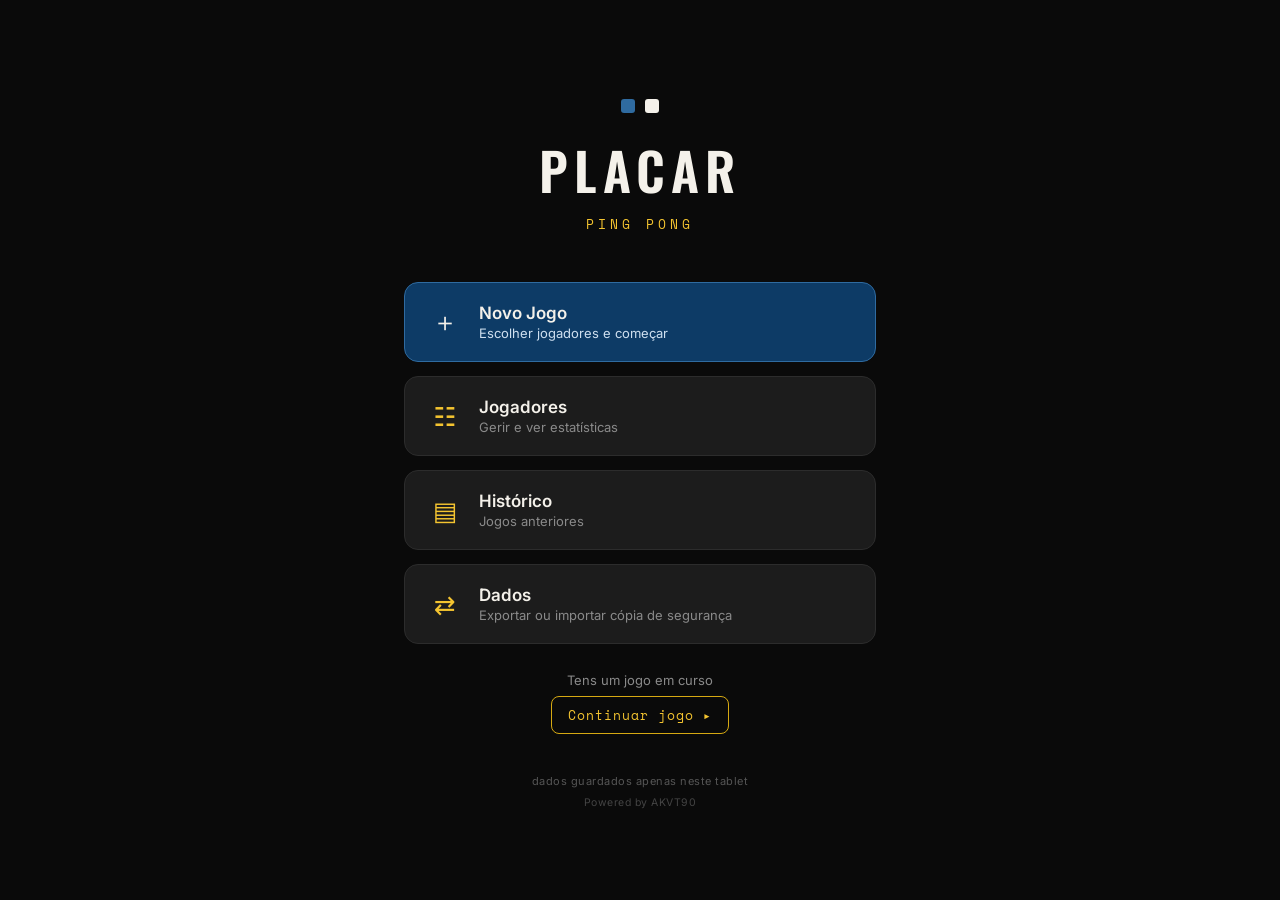
==== placar-pingpong (13)/index.html @ 493e2796 "Refine game sounds and clarify backup import" ====
<!DOCTYPE html>
<html lang="pt-PT">
<head>
<meta charset="UTF-8">
<meta name="viewport" content="width=device-width, initial-scale=1.0, maximum-scale=1.0, user-scalable=no, viewport-fit=cover">
<meta name="theme-color" content="#0a0a0a">
<meta name="mobile-web-app-capable" content="yes">
<meta name="apple-mobile-web-app-capable" content="yes">
<meta name="apple-mobile-web-app-status-bar-style" content="black-translucent">
<title>Placar — Ping Pong</title>
<link rel="manifest" href="manifest.json">
<link rel="icon" href="icons/icon-192.png">
<link rel="apple-touch-icon" href="icons/icon-192.png">
<link rel="preconnect" href="https://fonts.googleapis.com">
<link rel="preconnect" href="https://fonts.gstatic.com" crossorigin>
<link href="https://fonts.googleapis.com/css2?family=Oswald:wght@500;600;700&family=Space+Mono:wght@400;700&family=Inter:wght@400;500;600;700&display=swap" rel="stylesheet">
<link rel="stylesheet" href="style.css">
</head>
<body>

<!-- ============ ECRÃ: MENU PRINCIPAL ============ -->
<div id="screen-menu" class="screen active">
  <div class="menu-wrap">
    <div class="menu-header">
      <div class="menu-mark">
        <span class="mark-dot mark-dot--blue"></span>
        <span class="mark-dot mark-dot--white"></span>
      </div>
      <h1 class="menu-title">PLACAR</h1>
      <p class="menu-sub">Ping Pong</p>
    </div>

    <div class="menu-actions">
      <button class="menu-btn menu-btn--primary" id="btn-new-game">
        <span class="menu-btn-icon">＋</span>
        <span class="menu-btn-text">
          <strong>Novo Jogo</strong>
          <small>Escolher jogadores e começar</small>
        </span>
      </button>

      <button class="menu-btn" id="btn-players">
        <span class="menu-btn-icon">☷</span>
        <span class="menu-btn-text">
          <strong>Jogadores</strong>
          <small>Gerir e ver estatísticas</small>
        </span>
      </button>

      <button class="menu-btn" id="btn-history">
        <span class="menu-btn-icon">▤</span>
        <span class="menu-btn-text">
          <strong>Histórico</strong>
          <small>Jogos anteriores</small>
        </span>
      </button>

      <button class="menu-btn" id="btn-data">
        <span class="menu-btn-icon">⇄</span>
        <span class="menu-btn-text">
          <strong>Dados</strong>
          <small>Exportar ou importar cópia de segurança</small>
        </span>
      </button>
    </div>

    <div class="menu-resume" id="menu-resume" hidden>
      <p>Tens um jogo em curso</p>
      <button class="resume-btn" id="btn-resume">Continuar jogo ▸</button>
    </div>

    <p class="menu-footer">dados guardados apenas neste tablet</p>
    <p class="menu-credit">Powered by AKVT90</p>
  </div>
</div>

<!-- ============ ECRÃ: JOGADORES ============ -->
<div id="screen-players" class="screen">
  <header class="bar">
    <button class="bar-back" data-back="screen-menu">‹</button>
    <h2 class="bar-title">Jogadores</h2>
    <button class="bar-action" id="btn-add-player">＋ Novo</button>
  </header>
  <div class="bar-spacer"></div>
  <div class="content" id="players-list">
    <!-- preenchido via JS -->
  </div>
</div>

<!-- ============ ECRÃ: PERFIL DE JOGADOR ============ -->
<div id="screen-player-profile" class="screen">
  <header class="bar">
    <button class="bar-back" data-back="screen-players">‹</button>
    <h2 class="bar-title" id="profile-name">Jogador</h2>
    <button class="bar-action bar-action--danger" id="btn-delete-player">Eliminar</button>
  </header>
  <div class="bar-spacer"></div>
  <div class="content" id="profile-content">
    <!-- preenchido via JS -->
  </div>
</div>

<!-- ============ ECRÃ: HISTÓRICO ============ -->
<div id="screen-history" class="screen">
  <header class="bar">
    <button class="bar-back" data-back="screen-menu">‹</button>
    <h2 class="bar-title">Histórico</h2>
    <span class="bar-action bar-action--ghost"></span>
  </header>
  <div class="bar-spacer"></div>
  <div class="content" id="history-list">
    <!-- preenchido via JS -->
  </div>
</div>

<!-- ============ ECRÃ: DETALHE DE JOGO (histórico) ============ -->
<div id="screen-game-detail" class="screen">
  <header class="bar">
    <button class="bar-back" data-back="screen-history">‹</button>
    <h2 class="bar-title">Detalhe do Jogo</h2>
    <span class="bar-action bar-action--ghost"></span>
  </header>
  <div class="bar-spacer"></div>
  <div class="content" id="game-detail-content">
    <!-- preenchido via JS -->
  </div>
</div>

<!-- ============ ECRÃ: NOVO JOGO (passo 1 — jogadores) ============ -->
<div id="screen-setup" class="screen">
  <header class="bar">
    <button class="bar-back" data-back="screen-menu">‹</button>
    <h2 class="bar-title">Novo Jogo</h2>
    <span class="bar-action bar-action--ghost"></span>
  </header>
  <div class="bar-spacer"></div>
  <div class="content setup-content">

    <section class="setup-section">
      <p class="setup-label">Lado Azul</p>
      <button class="setup-player-pick setup-player-pick--blue" id="pick-blue">
        <span>Escolher jogador</span>
      </button>
    </section>

    <div class="setup-vs">VS</div>

    <section class="setup-section">
      <p class="setup-label">Lado Branco</p>
      <button class="setup-player-pick setup-player-pick--white" id="pick-white">
        <span>Escolher jogador</span>
      </button>
    </section>

    <section class="setup-section">
      <p class="setup-label">Descrição <span class="setup-label-optional">(opcional)</span></p>
      <input type="text" id="input-game-description" class="setup-description-input" placeholder="Ex: torneio de verão, sala de jogos..." maxlength="60" autocomplete="off">
    </section>

    <button class="setup-confirm" id="btn-goto-mode" disabled>Continuar ▸</button>
  </div>
</div>

<!-- ============ ECRÃ: NOVO JOGO (passo 2 — Clássico / Personalizado) ============ -->
<div id="screen-setup-mode" class="screen">
  <header class="bar">
    <button class="bar-back" id="btn-back-from-mode">‹</button>
    <h2 class="bar-title">Tipo de Jogo</h2>
    <span class="bar-action bar-action--ghost"></span>
  </header>
  <div class="bar-spacer"></div>
  <div class="content setup-content">

    <button class="mode-card mode-card--custom active" id="mode-custom" data-mode="custom">
      <span class="mode-card-title">Personalizado</span>
      <span class="mode-card-desc">11 ou 21 pontos · livre, BO3 ou BO5 · serviço alterna a cada 5 pontos somados</span>
    </button>

    <button class="mode-card mode-card--classic" id="mode-classic" data-mode="classic">
      <span class="mode-card-title">Clássico</span>
      <span class="mode-card-desc">11 pontos por set · BO3, BO5 ou BO7</span>
    </button>

    <button class="setup-confirm" id="btn-goto-options">Continuar ▸</button>
  </div>
</div>

<!-- ============ ECRÃ: NOVO JOGO (passo 3 — pontos e formato) ============ -->
<div id="screen-setup-options" class="screen">
  <header class="bar">
    <button class="bar-back" id="btn-back-from-options">‹</button>
    <h2 class="bar-title">Pontos e Formato</h2>
    <span class="bar-action bar-action--ghost"></span>
  </header>
  <div class="bar-spacer"></div>
  <div class="content setup-content">

    <section class="setup-section" id="section-points">
      <p class="setup-label">Pontos por set</p>
      <div class="setup-options" id="opt-points">
        <button class="setup-option" data-points="11">11 pontos</button>
        <button class="setup-option active" data-points="21">21 pontos</button>
      </div>
    </section>

    <section class="setup-section">
      <p class="setup-label">Formato</p>
      <div class="setup-options" id="opt-format">
        <button class="setup-option active" data-format="free">Livre</button>
        <button class="setup-option" data-format="3">Melhor de 3</button>
        <button class="setup-option" data-format="5">Melhor de 5</button>
        <button class="setup-option" data-format="7" id="opt-format-7">Melhor de 7</button>
      </div>
    </section>

    <button class="setup-confirm" id="btn-confirm-setup">Começar Jogo</button>
  </div>
</div>

<!-- ============ ECRÃ: PICKER DE JOGADOR (modal-like screen) ============ -->
<div id="screen-pick-player" class="screen">
  <header class="bar">
    <button class="bar-back" id="btn-cancel-pick">‹</button>
    <h2 class="bar-title" id="pick-player-title">Escolher Jogador</h2>
    <span class="bar-action bar-action--ghost"></span>
  </header>
  <div class="bar-spacer"></div>
  <div class="content" id="pick-player-list">
    <!-- preenchido via JS -->
  </div>
</div>

<!-- ============ ECRÃ: BOLAR (escolher quem serve) ============ -->
<div id="screen-bolar" class="screen screen-bolar">
  <div class="bolar-board">
    <button class="bolar-half bolar-half--blue" id="bolar-blue" data-side="blue">
      <span class="bolar-name" id="bolar-name-blue">Azul</span>
      <span class="bolar-hint">serve primeiro</span>
    </button>
    <button class="bolar-half bolar-half--white" id="bolar-white" data-side="white">
      <span class="bolar-name" id="bolar-name-white">Branco</span>
      <span class="bolar-hint">serve primeiro</span>
    </button>
    <div class="bolar-center">
      <span class="bolar-title">BOLAR</span>
      <span class="bolar-set-label" id="bolar-set-label">Set 1 · quem serve primeiro?</span>
    </div>
  </div>
</div>

<!-- ============ ECRÃ: JOGO (PLACAR) ============ -->
<div id="screen-game" class="screen screen-game">
  <div class="board" id="board">

    <button class="half half--blue" id="half-blue" data-side="blue">
      <span class="half-score" id="score-blue">0</span>
    </button>

    <button class="half half--white" id="half-white" data-side="white">
      <span class="half-score" id="score-white">0</span>
    </button>

    <div class="sets-badge sets-badge--blue" id="sets-blue">
      <span class="sets-num">0</span>
      <span class="serve-ball serve-ball--blue" id="serve-ball-blue" hidden></span>
    </div>

    <div class="sets-badge sets-badge--white" id="sets-white">
      <span class="sets-num">0</span>
      <span class="serve-ball serve-ball--white" id="serve-ball-white" hidden></span>
    </div>

    <div class="topbar">
      <div class="topbar-name topbar-name--blue"><span id="name-blue">Azul</span><span class="topbar-elo" id="elo-blue"></span></div>
      <div class="timer" id="timer">00:00</div>
      <div class="topbar-name topbar-name--white"><span id="name-white">Branco</span><span class="topbar-elo" id="elo-white"></span></div>
    </div>

    <div class="status-banner" id="status-banner" hidden>
      <span id="status-banner-text">DEUCE</span>
    </div>

    <div class="bottombar">
      <button class="btn-undo" id="btn-undo" title="Anular último ponto">↺</button>
      <button class="btn-end-game" id="btn-end-game">Terminar Jogo</button>
      <button class="btn-pause" id="btn-pause" title="Pausar cronómetro">❙❙</button>
    </div>

  </div>
</div>

<!-- ============ OVERLAY: FIM DE SET ============ -->
<div id="overlay-set-end" class="overlay" hidden>
  <div class="overlay-card">
    <p class="overlay-eyebrow" id="set-end-eyebrow">FIM DO SET</p>
    <h3 class="overlay-title" id="set-end-winner">Jogador venceu o set</h3>
    <p class="overlay-detail" id="set-end-detail">11 — 6</p>
    <div class="overlay-sets-recap" id="set-end-recap"></div>
    <div class="overlay-actions">
      <button class="overlay-btn overlay-btn--ghost" id="btn-finish-from-set">Terminar Jogo</button>
      <button class="overlay-btn overlay-btn--primary" id="btn-next-set">Próximo Set ▸</button>
    </div>
    <button class="overlay-undo-link" id="btn-undo-set-end">Foi engano — anular o último ponto</button>
  </div>
</div>

<!-- ============ OVERLAY: CONFIRMAR FIM DE JOGO ============ -->
<div id="overlay-confirm-end" class="overlay" hidden>
  <div class="overlay-card">
    <p class="overlay-eyebrow">TERMINAR JOGO</p>
    <h3 class="overlay-title">Confirmar fim de jogo?</h3>
    <p class="overlay-detail" id="confirm-end-detail">O resultado atual vai ser guardado no histórico.</p>
    <div class="overlay-actions">
      <button class="overlay-btn overlay-btn--ghost" id="btn-cancel-end">Cancelar</button>
      <button class="overlay-btn overlay-btn--danger" id="btn-confirm-end">Terminar</button>
    </div>
  </div>
</div>

<!-- ============ OVERLAY: FIM DE JOGO (resumo final) ============ -->
<div id="overlay-game-end" class="overlay" hidden>
  <div class="overlay-card overlay-card--big">
    <p class="overlay-eyebrow">JOGO TERMINADO</p>
    <h3 class="overlay-title" id="game-end-winner">Jogador venceu o jogo</h3>
    <div class="overlay-sets-recap" id="game-end-recap"></div>
    <div class="overlay-actions">
      <button class="overlay-btn overlay-btn--primary" id="btn-game-end-ok">Voltar ao Menu</button>
    </div>
  </div>
</div>

<!-- ============ OVERLAY: NOVO JOGADOR ============ -->
<div id="overlay-new-player" class="overlay" hidden>
  <div class="overlay-card">
    <p class="overlay-eyebrow">NOVO JOGADOR</p>
    <h3 class="overlay-title">Nome do jogador</h3>
    <input type="text" id="input-player-name" class="overlay-input" placeholder="Ex: Miguel" maxlength="20" autocomplete="off">
    <p class="color-picker-label">Cor no placar</p>
    <div class="color-picker" id="color-picker-new">
      <button class="color-swatch color-swatch--blue-white active"   data-color="blue-white"   title="Azul / Branco"></button>
      <button class="color-swatch color-swatch--green-white"         data-color="green-white"  title="Verde / Branco"></button>
      <button class="color-swatch color-swatch--red-white"           data-color="red-white"    title="Vermelho / Branco"></button>
      <button class="color-swatch color-swatch--pink-white"          data-color="pink-white"   title="Rosa / Branco"></button>
      <button class="color-swatch color-swatch--purple-white"        data-color="purple-white" title="Roxo / Branco"></button>
      <button class="color-swatch color-swatch--gold-white"          data-color="gold-white"   title="Dourado / Branco"></button>
      <button class="color-swatch color-swatch--white-black"         data-color="white-black"  title="Branco / Preto"></button>
      <button class="color-swatch color-swatch--orange-white"        data-color="orange-white" title="Laranja / Branco"></button>
    </div>
    <div class="overlay-actions">
      <button class="overlay-btn overlay-btn--ghost" id="btn-cancel-new-player">Cancelar</button>
      <button class="overlay-btn overlay-btn--primary" id="btn-save-new-player">Guardar</button>
    </div>
  </div>
</div>

<!-- ============ ECRÃ: DADOS (exportar / importar) ============ -->
<div id="screen-data" class="screen">
  <header class="bar">
    <button class="bar-back" data-back="screen-menu">‹</button>
    <h2 class="bar-title">Dados</h2>
    <span class="bar-action bar-action--ghost"></span>
  </header>
  <div class="bar-spacer"></div>
  <div class="content">

    <div class="data-summary" id="data-summary">
      <!-- preenchido via JS -->
    </div>

    <p class="section-label">Cópia de segurança</p>
    <p class="data-explain">
      Guarda jogadores e histórico num ficheiro que podes manter na nuvem (Drive, email, etc.)
      e usar para recuperar tudo neste tablet ou noutro.
    </p>
    <button class="data-action data-action--primary" id="btn-export">
      <span class="data-action-icon">⇩</span>
      <span class="data-action-text">
        <strong>Exportar cópia de segurança</strong>
        <small>Gera um ficheiro .json com tudo</small>
      </span>
    </button>

    <button class="data-action" id="btn-import">
      <span class="data-action-icon">⇧</span>
      <span class="data-action-text">
        <strong>Importar cópia de segurança</strong>
        <small>Adicionar ou fundir dados de uma cópia de segurança</small>
      </span>
    </button>
    <input type="file" id="input-import-file" accept="application/json,.json" hidden>

    <p class="section-label">Apagar tudo</p>
    <button class="data-action data-action--danger" id="btn-wipe">
      <span class="data-action-icon">⨯</span>
      <span class="data-action-text">
        <strong>Apagar todos os dados</strong>
        <small>Remove jogadores e histórico deste tablet</small>
      </span>
    </button>

  </div>
</div>

<!-- ============ OVERLAY: CONFIRMAR IMPORTAÇÃO ============ -->
<div id="overlay-confirm-import" class="overlay" hidden>
  <div class="overlay-card">
    <p class="overlay-eyebrow">IMPORTAR DADOS</p>
    <h3 class="overlay-title">O que queres fazer?</h3>
    <p class="overlay-detail" id="confirm-import-detail">Isto vai substituir os jogadores e o histórico já guardados neste tablet.</p>
    <div class="overlay-actions overlay-actions--col">
      <button class="overlay-btn overlay-btn--primary" id="btn-merge-import">Adicionar ao que já tenho</button>
      <button class="overlay-btn overlay-btn--danger" id="btn-confirm-import">Substituir tudo</button>
      <button class="overlay-btn overlay-btn--ghost" id="btn-cancel-import">Cancelar</button>
    </div>
  </div>
</div>

<!-- ============ OVERLAY: CONFIRMAR APAGAR TUDO ============ -->
<div id="overlay-confirm-wipe" class="overlay" hidden>
  <div class="overlay-card">
    <p class="overlay-eyebrow">APAGAR TUDO</p>
    <h3 class="overlay-title">Apagar todos os dados?</h3>
    <p class="overlay-detail">Esta ação não pode ser desfeita. Considera exportar uma cópia de segurança primeiro.</p>
    <div class="overlay-actions">
      <button class="overlay-btn overlay-btn--ghost" id="btn-cancel-wipe">Cancelar</button>
      <button class="overlay-btn overlay-btn--danger" id="btn-confirm-wipe">Apagar tudo</button>
    </div>
  </div>
</div>

<!-- ============ TOAST genérico (feedback rápido) ============ -->
<div id="toast" class="toast" hidden></div>

<!-- ============ TOAST ROTAÇÃO ============ -->
<div id="rotate-hint" class="rotate-hint" hidden>
  <div class="rotate-icon">⟳</div>
  <p>Roda o tablet para a horizontal</p>
</div>

<script src="app.js"></script>
</body>
</html>
---- placar-pingpong (13)/style.css ----
/* ============================================================
   PLACAR — Ping Pong scoreboard
   Design tokens
   ============================================================ */
:root{
  --blue:        #0d3b66;
  --blue-deep:   #082743;
  --blue-light:  #2f6ba0;
  --white:       #f4f1ea;
  --white-dim:   #ddd8cc;
  --yellow:      #f4c430;
  --yellow-deep: #d6a912;
  --ink:         #1a1a1a;
  --bg:          #0a0a0a;
  --bg-soft:     #141414;
  --panel:       #1c1c1c;
  --panel-line:  #2c2c2c;
  --danger:      #c1432f;
  --danger-deep: #9a3322;
  --text-dim:    #8a8a8a;
  --text-mid:    #b8b8b8;

  --font-display: 'Oswald', 'Arial Narrow', sans-serif;
  --font-score:   'Space Mono', 'Courier New', monospace;
  --font-body:    'Inter', -apple-system, system-ui, sans-serif;

  --safe-top: env(safe-area-inset-top, 0px);
  --safe-bottom: env(safe-area-inset-bottom, 0px);
  --safe-left: env(safe-area-inset-left, 0px);
  --safe-right: env(safe-area-inset-right, 0px);
}

*{ margin:0; padding:0; box-sizing:border-box; -webkit-tap-highlight-color:transparent; }
html, body{
  width:100%; height:100%;
  overflow:hidden;
  background:var(--bg);
  font-family:var(--font-body);
  color:var(--white);
  user-select:none;
  -webkit-user-select:none;
}
button{ font-family:inherit; border:none; background:none; color:inherit; cursor:pointer; }
input{ font-family:inherit; }

/* ============== SCREEN MANAGEMENT ============== */
.screen{
  position:fixed; inset:0;
  display:none;
  flex-direction:column;
  background:var(--bg);
  overflow-y:auto;
  -webkit-overflow-scrolling:touch;
}
.screen.active{ display:flex; }

/* ============== MENU ============== */
#screen-menu .menu-wrap{
  flex:1;
  display:flex;
  flex-direction:column;
  align-items:center;
  justify-content:center;
  padding:32px 24px calc(24px + var(--safe-bottom));
  max-width:520px;
  margin:0 auto;
  width:100%;
}
.menu-header{ text-align:center; margin-bottom:48px; }
.menu-mark{
  display:flex; justify-content:center; gap:10px; margin-bottom:18px;
}
.mark-dot{ width:14px; height:14px; border-radius:3px; }
.mark-dot--blue{ background:var(--blue-light); }
.mark-dot--white{ background:var(--white); }
.menu-title{
  font-family:var(--font-display);
  font-size:52px;
  font-weight:600;
  letter-spacing:6px;
  color:var(--white);
}
.menu-sub{
  font-family:var(--font-score);
  font-size:13px;
  letter-spacing:4px;
  text-transform:uppercase;
  color:var(--yellow);
  margin-top:6px;
}
.menu-actions{
  display:flex; flex-direction:column; gap:14px;
  width:100%;
}
.menu-btn{
  display:flex; align-items:center; gap:16px;
  width:100%;
  padding:20px 22px;
  background:var(--panel);
  border:1px solid var(--panel-line);
  border-radius:14px;
  text-align:left;
  transition:transform .12s ease, background .12s ease;
}
.menu-btn:active{ transform:scale(0.97); background:#222; }
.menu-btn--primary{
  background:var(--blue);
  border-color:var(--blue-light);
}
.menu-btn--primary:active{ background:var(--blue-deep); }
.menu-btn-icon{
  font-size:26px;
  width:36px; text-align:center;
  flex-shrink:0;
  color:var(--yellow);
}
.menu-btn--primary .menu-btn-icon{ color:var(--white); }
.menu-btn-text{ display:flex; flex-direction:column; gap:2px; }
.menu-btn-text strong{ font-size:17px; font-weight:600; }
.menu-btn-text small{ font-size:13px; color:var(--text-dim); }
.menu-btn--primary .menu-btn-text small{ color:#cfe0f0; }

.menu-resume{
  margin-top:28px;
  display:flex; flex-direction:column; align-items:center; gap:8px;
}
.menu-resume p{ font-size:13px; color:var(--text-dim); }
.resume-btn{
  font-family:var(--font-score);
  font-size:13px;
  letter-spacing:1px;
  color:var(--yellow);
  padding:8px 16px;
  border:1px solid var(--yellow-deep);
  border-radius:8px;
}
.menu-footer{
  margin-top:40px;
  font-size:11px;
  color:#555;
  letter-spacing:0.5px;
}
.menu-credit{
  margin-top:8px;
  font-size:10.5px;
  color:#444;
  letter-spacing:0.5px;
}

/* ============== TOP BAR (sub-screens) ============== */
.bar{
  position:fixed; top:0; left:0; right:0;
  display:flex; align-items:center; justify-content:space-between;
  padding:calc(14px + var(--safe-top)) 16px 14px;
  background:var(--bg);
  border-bottom:1px solid var(--panel-line);
  z-index:10;
}
.bar-spacer{ height:calc(58px + var(--safe-top)); flex-shrink:0; }
.bar-back{
  font-size:28px;
  width:40px; height:40px;
  display:flex; align-items:center; justify-content:center;
  color:var(--white);
}
.bar-title{
  font-family:var(--font-display);
  font-size:19px;
  font-weight:600;
  letter-spacing:1px;
  text-transform:uppercase;
}
.bar-action{
  font-size:14px; font-weight:600;
  color:var(--yellow);
  padding:8px 10px;
  min-width:40px; text-align:right;
}
.bar-action--danger{ color:var(--danger); }
.bar-action--ghost{ visibility:hidden; }

.content{
  flex:1;
  padding:18px 16px calc(24px + var(--safe-bottom));
  max-width:680px;
  margin:0 auto;
  width:100%;
}

/* ============== PLAYERS LIST ============== */
.empty-state{
  text-align:center;
  padding:60px 20px;
  color:var(--text-dim);
}
.empty-state-icon{ font-size:40px; margin-bottom:14px; opacity:.5; }
.empty-state p{ font-size:14px; line-height:1.6; }

.player-card{
  display:flex; align-items:center; gap:14px;
  padding:16px 16px;
  background:var(--panel);
  border:1px solid var(--panel-line);
  border-radius:12px;
  margin-bottom:10px;
  transition:transform .1s ease;
}
.player-card:active{ transform:scale(0.98); }
.player-avatar{
  width:44px; height:44px;
  border-radius:50%;
  background:var(--blue);
  display:flex; align-items:center; justify-content:center;
  font-family:var(--font-display);
  font-weight:600; font-size:17px;
  flex-shrink:0;
  color:var(--white);
}
.player-info{ flex:1; min-width:0; }
.player-info strong{ font-size:16px; display:block; }
.player-info span{ font-size:12.5px; color:var(--text-dim); }
.players-grid{
  display:grid;
  grid-template-columns:1fr 1fr;
  gap:10px;
}
.player-card--grid{
  flex-direction:column;
  align-items:center;
  text-align:center;
  padding:16px 10px;
  gap:8px;
}
.player-card--grid .player-info strong{ font-size:14px; }
.player-card--grid .player-info span{ font-size:11px; }
.player-elo--small{
  font-family:var(--font-score);
  font-size:10.5px;
  color:var(--text-dim);
}



/* ============== PROFILE STATS ============== */
.profile-stats-grid{
  display:grid; grid-template-columns:1fr 1fr;
  gap:10px;
  margin-bottom:22px;
}
.stat-box{
  background:var(--panel);
  border:1px solid var(--panel-line);
  border-radius:12px;
  padding:16px;
}
.stat-box strong{
  display:block;
  font-family:var(--font-score);
  font-size:28px;
  font-weight:700;
}
.stat-box span{ font-size:12px; color:var(--text-dim); }
.stat-box--accent strong{ color:var(--yellow); }
.stat-box--elo{ border-color:var(--blue-light); }
.stat-box--elo strong{ color:var(--blue-light); }

.section-label{
  font-family:var(--font-score);
  font-size:11.5px;
  letter-spacing:2px;
  text-transform:uppercase;
  color:var(--text-dim);
  margin:22px 0 10px;
}
.history-row{
  display:flex; align-items:center; gap:12px;
  padding:14px 14px;
  background:var(--panel);
  border:1px solid var(--panel-line);
  border-radius:12px;
  margin-bottom:8px;
}
.history-row-result{
  width:8px; height:8px; border-radius:50%; flex-shrink:0;
}
.history-row-result--win{ background:#5fb872; }
.history-row-result--loss{ background:var(--danger); }
.history-row-result--draw{ background:var(--yellow); }
.history-row-main{ flex:1; min-width:0; }
.history-row-main strong{ font-size:14.5px; }
.history-row-main small{ display:block; font-size:12px; color:var(--text-dim); margin-top:2px; }
.history-row-score{
  font-family:var(--font-score);
  font-size:15px;
  font-weight:700;
}
.capote-tag{
  display:inline-block;
  font-family:var(--font-score);
  font-size:10px;
  letter-spacing:0.5px;
  text-transform:uppercase;
  color:var(--ink);
  background:var(--yellow);
  padding:2px 6px;
  border-radius:4px;
  margin-left:6px;
}
.capote-tag--card{
  margin-left:0;
  margin-top:10px;
}

/* ============== HISTORY LIST ============== */
.history-card{
  background:var(--panel);
  border:1px solid var(--panel-line);
  border-radius:14px;
  padding:16px 16px;
  margin-bottom:10px;
}
.history-card-top{
  display:flex; justify-content:space-between; align-items:baseline;
  margin-bottom:10px;
}
.history-card-date{ font-size:12px; color:var(--text-dim); }
.history-card-format{ font-size:11px; color:var(--text-dim); font-family:var(--font-score); letter-spacing:1px; }
.history-card-matchup{
  display:flex; align-items:center; justify-content:space-between;
  gap:12px;
}
.history-side{ flex:1; display:flex; flex-direction:column; gap:4px; }
.history-side--right{ align-items:flex-end; text-align:right; }
.history-side-name{ font-size:15px; font-weight:600; }
.history-side-name.is-winner::after{ content:" ★"; color:var(--yellow); font-size:12px; }
.history-side-sets{
  font-family:var(--font-score);
  font-size:24px; font-weight:700;
}
.history-side--blue .history-side-sets{ color:var(--blue-light); }
.history-side--white .history-side-sets{ color:var(--white); }
.history-card-sep{ font-size:12px; color:var(--text-dim); font-family:var(--font-score); }
.history-card-desc{
  margin-top:10px;
  padding-top:10px;
  border-top:1px solid var(--panel-line);
  font-size:12.5px;
  color:var(--text-mid);
  font-style:italic;
}

/* ============== GAME DETAIL ============== */
.detail-header{ text-align:center; margin-bottom:24px; }
.detail-matchup{
  display:flex; align-items:center; justify-content:center; gap:18px;
  margin-bottom:8px;
}
.detail-name{ font-family:var(--font-display); font-size:20px; font-weight:600; }
.detail-score{ font-family:var(--font-score); font-size:36px; font-weight:700; }
.detail-vs{ color:var(--text-dim); font-size:13px; }
.detail-sub{ font-size:12.5px; color:var(--text-dim); }
.detail-description{
  margin-top:8px;
  font-size:13px;
  color:var(--text-mid);
  font-style:italic;
}
.set-row{
  display:flex; align-items:center; gap:14px;
  padding:12px 14px;
  background:var(--panel);
  border:1px solid var(--panel-line);
  border-radius:10px;
  margin-bottom:8px;
}
.set-row--expanded{ display:block; }
.set-row-top{ display:flex; align-items:center; gap:14px; }
.set-row-num{
  font-family:var(--font-score); font-size:12px; color:var(--text-dim);
  width:46px; flex-shrink:0;
}
.set-row-score{ flex:1; font-family:var(--font-score); font-size:18px; font-weight:700; text-align:center; }
.set-row-winner{ width:60px; text-align:right; font-size:12px; color:var(--text-dim); flex-shrink:0; }

/* ============== MOMENTUM CHART ============== */
.momentum-wrap{
  margin-top:14px;
  padding-top:14px;
  border-top:1px solid var(--panel-line);
}
.momentum-summary{
  font-size:12.5px;
  color:var(--text-mid);
  margin-bottom:10px;
  text-align:center;
}
.momentum-point-legend{
  display:flex; align-items:center; gap:8px;
  margin-bottom:10px;
}
.momentum-legend-dot{
  width:12px; height:12px;
  border-radius:3px;
  flex-shrink:0;
}
.momentum-legend-name{
  font-size:12px;
  color:var(--text-mid);
  margin-right:10px;
}
.momentum-svg{ width:100%; display:block; overflow:visible; }
.momentum-tick{
  font-family:var(--font-score);
  font-size:9px;
  fill:var(--text-dim);
  text-anchor:middle;
}
.momentum-total{
  text-align:center;
  font-size:11px;
  color:var(--text-dim);
  margin-top:6px;
}

/* ============== LEADERBOARD ============== */
.leaderboard{ margin-bottom:8px; }
.leaderboard-table{
  background:var(--panel);
  border:1px solid var(--panel-line);
  border-radius:12px;
  overflow:hidden;
}
.leaderboard-row{
  display:grid;
  grid-template-columns: 24px 1fr 26px 26px 26px 36px 44px 52px;
  align-items:center;
  gap:3px;
  padding:10px 10px;
  border-bottom:1px solid var(--panel-line);
}
.leaderboard-row:last-child{ border-bottom:none; }
.leaderboard-row--head{
  background:var(--bg-soft);
  font-family:var(--font-score);
  font-size:10.5px;
  letter-spacing:1px;
  color:var(--text-dim);
  text-transform:uppercase;
}
.lb-rank{
  font-family:var(--font-score);
  font-size:13px;
  font-weight:700;
  color:var(--yellow);
  text-align:center;
}
.leaderboard-row--head .lb-rank{ color:var(--text-dim); }
.lb-name{ font-size:14px; font-weight:600; overflow:hidden; text-overflow:ellipsis; white-space:nowrap; }
.lb-cell{
  font-family:var(--font-score);
  font-size:13px;
  text-align:center;
  color:var(--text-mid);
}
.lb-cell--accent{ color:var(--yellow); font-weight:700; }
.lb-cell--elo{ color:var(--text-dim); font-size:11.5px; }


.setup-content{ display:flex; flex-direction:column; gap:6px; }
.setup-section{ margin-bottom:14px; }
.setup-label{
  font-family:var(--font-score);
  font-size:11.5px; letter-spacing:2px; text-transform:uppercase;
  color:var(--text-dim);
  margin-bottom:10px;
}
.setup-label-optional{
  text-transform:none;
  letter-spacing:0;
  color:#555;
}
.setup-description-input{
  width:100%;
  padding:14px 16px;
  border-radius:10px;
  background:var(--panel);
  border:1px solid var(--panel-line);
  color:var(--white);
  font-size:15px;
}
.setup-description-input:focus{ outline:none; border-color:var(--yellow); }
.setup-description-input::placeholder{ color:#5a5a5a; }
.setup-player-pick{
  width:100%;
  padding:20px;
  border-radius:12px;
  font-size:16px; font-weight:600;
  border:2px dashed var(--panel-line);
  color:var(--text-dim);
  text-align:center;
}
.setup-player-pick.is-filled{
  border-style:solid;
  color:var(--white);
}
.setup-player-pick--blue.is-filled{ background:var(--blue); border-color:var(--blue-light); }
.setup-player-pick--white.is-filled{ background:var(--white); border-color:var(--white-dim); color:var(--ink); }
.setup-vs{
  text-align:center;
  font-family:var(--font-score);
  color:var(--text-dim);
  font-size:13px;
  letter-spacing:2px;
  margin:2px 0 16px;
}
.setup-options{ display:flex; gap:8px; }
.setup-option{
  flex:1;
  padding:14px 8px;
  border-radius:10px;
  background:var(--panel);
  border:1px solid var(--panel-line);
  font-size:14px; font-weight:600;
  color:var(--text-mid);
}
.setup-option.active{
  background:var(--yellow);
  color:var(--ink);
  border-color:var(--yellow-deep);
}
.setup-confirm{
  margin-top:18px;
  width:100%;
  padding:18px;
  border-radius:12px;
  background:var(--yellow);
  color:var(--ink);
  font-family:var(--font-display);
  font-size:17px; font-weight:600;
  letter-spacing:1px;
  text-transform:uppercase;
}
.setup-confirm:disabled{ background:var(--panel); color:var(--text-dim); }
.setup-confirm:not(:disabled):active{ background:var(--yellow-deep); }

/* ============== MODE CARD (Clássico / Personalizado) ============== */
.mode-card{
  display:flex; flex-direction:column; gap:6px;
  width:100%;
  text-align:left;
  padding:20px 20px;
  border-radius:14px;
  background:var(--panel);
  border:2px solid var(--panel-line);
  margin-bottom:14px;
}
.mode-card-title{
  font-family:var(--font-display);
  font-size:19px; font-weight:600;
  letter-spacing:0.5px;
}
.mode-card-desc{
  font-size:13px;
  color:var(--text-dim);
  line-height:1.4;
}
.mode-card.active{
  border-color:var(--yellow);
  background:#22210f;
}
.mode-card.active .mode-card-title{ color:var(--yellow); }
.mode-card:active{ transform:scale(0.98); }

.pick-player-card{
  display:flex; align-items:center; gap:14px;
  padding:16px;
  background:var(--panel);
  border:1px solid var(--panel-line);
  border-radius:12px;
  margin-bottom:8px;
}
.pick-player-card:active{ background:#242424; }
.pick-player-card.disabled{ opacity:.35; }

/* ============================================================
   GAME SCREEN — the scoreboard itself
   ============================================================ */
.screen-game{ background:var(--ink); }
.board{
  position:fixed; inset:0;
  display:flex;
}
.half{
  flex:1;
  display:flex;
  align-items:center;
  justify-content:center;
  position:relative;
  height:100%;
}
.half--blue{ background:var(--side-blue-bg, var(--blue)); }
.half--white{ background:var(--side-white-bg, var(--white)); }
.half-score{
  font-family:var(--font-score);
  font-weight:700;
  font-size:min(38vw, 320px);
  line-height:1;
  font-variant-numeric:tabular-nums;
  letter-spacing:-4px;
}
.half--blue .half-score{ color:var(--side-blue-fg, var(--white)); }
.half--white .half-score{ color:var(--side-white-fg, var(--blue)); }

/* sets badge — corner scoreboard tile */
.sets-badge{
  position:absolute;
  width:84px; height:84px;
  background:var(--yellow);
  border:4px solid var(--yellow-deep);
  border-radius:10px;
  display:flex; align-items:center; justify-content:center;
  box-shadow: inset 0 0 0 2px rgba(0,0,0,0.08), 0 4px 10px rgba(0,0,0,0.35);
  z-index:5;
}
.sets-num{
  font-family:var(--font-score);
  font-weight:700;
  font-size:40px;
  color:var(--ink);
  font-variant-numeric:tabular-nums;
}
.sets-badge--blue{ top:calc(16px + var(--safe-top)); left:calc(16px + var(--safe-left)); }
.sets-badge--white{ top:calc(16px + var(--safe-top)); right:calc(16px + var(--safe-right)); }

/* bolinha de serviço — pisca do lado de quem está a servir */
.serve-ball{
  position:absolute;
  width:18px; height:18px;
  border-radius:50%;
  background:#ffffff;
  box-shadow: 0 0 0 2px rgba(0,0,0,0.15), 0 2px 6px rgba(0,0,0,0.4);
  transition:opacity .15s ease;
}
.serve-ball[hidden]{ display:none; }
.serve-ball.is-dim{ opacity:0.25; }
.serve-ball--blue{ bottom:-8px; right:-8px; }
.serve-ball--white{ bottom:-8px; left:-8px; }

/* top bar: names + timer */
.topbar{
  position:absolute;
  top:calc(16px + var(--safe-top));
  left:0; right:0;
  display:flex; align-items:center; justify-content:center;
  gap:18px;
  z-index:6;
  pointer-events:none;
}
.topbar-name{
  font-family:var(--font-display);
  font-size:15px; font-weight:600;
  letter-spacing:1px;
  text-transform:uppercase;
  background:rgba(0,0,0,0.28);
  padding:6px 14px;
  border-radius:20px;
  max-width:30vw;
  overflow:hidden;
  text-overflow:ellipsis;
  white-space:nowrap;
}
.topbar-name--blue{ color:var(--white); }
.topbar-name--white{ color:var(--ink); background:rgba(255,255,255,0.55); }
.topbar-elo{
  font-family:var(--font-score);
  font-weight:400;
  font-size:11px;
  letter-spacing:0;
  text-transform:none;
  opacity:0.7;
}
.timer{
  font-family:var(--font-score);
  font-size:15px; font-weight:700;
  letter-spacing:1px;
  color:var(--ink);
  background:var(--yellow);
  padding:6px 14px;
  border-radius:20px;
  font-variant-numeric:tabular-nums;
  pointer-events:auto;
}
.timer.is-paused{ background:var(--text-dim); animation:blink 1s infinite; }
@keyframes blink{ 50%{ opacity:.4; } }

/* bottom bar: end game button + undo + pause */
/* ============== STATUS BANNER (deuce / match point) ============== */
.status-banner[hidden]{ display:none; }
.status-banner{
  position:absolute;
  top:50%; left:50%;
  z-index:8;
  pointer-events:none;
  transform:translate(-50%, -50%) scale(0.85);
  opacity:0;
}
.status-banner span{
  display:inline-block;
  font-family:var(--font-display);
  font-weight:700;
  font-size:38px;
  letter-spacing:5px;
  padding:16px 36px;
  border-radius:14px;
  color:var(--ink);
  background:var(--yellow);
  box-shadow:0 10px 30px rgba(0,0,0,0.45);
  white-space:nowrap;
}
.status-banner.is-matchpoint span{
  background:var(--danger);
  color:var(--white);
}
.status-banner.is-playing{
  animation:status-banner-pop 1.7s ease forwards;
}
@keyframes status-banner-pop{
  0%{ opacity:0; transform:translate(-50%, -50%) scale(0.8); }
  12%{ opacity:1; transform:translate(-50%, -50%) scale(1.06); }
  20%{ transform:translate(-50%, -50%) scale(1); }
  78%{ opacity:1; transform:translate(-50%, -50%) scale(1); }
  100%{ opacity:0; transform:translate(-50%, -50%) scale(0.94); }
}

.bottombar{
  position:absolute;
  bottom:calc(18px + var(--safe-bottom));
  left:0; right:0;
  display:flex; align-items:center; justify-content:center;
  gap:12px;
  z-index:6;
}
.btn-end-game{
  font-family:var(--font-display);
  font-size:14px; font-weight:600;
  letter-spacing:1px;
  text-transform:uppercase;
  color:var(--white);
  background:var(--danger);
  border:2px solid var(--danger-deep);
  padding:12px 26px;
  border-radius:30px;
  box-shadow:0 4px 12px rgba(0,0,0,0.4);
}
.btn-end-game:active{ background:var(--danger-deep); }
.btn-undo, .btn-pause{
  width:42px; height:42px;
  border-radius:50%;
  background:rgba(0,0,0,0.28);
  color:var(--white);
  font-size:16px;
  display:flex; align-items:center; justify-content:center;
  box-shadow:0 4px 12px rgba(0,0,0,0.3);
}

/* ============== OVERLAYS ============== */
.overlay[hidden]{ display:none; }
.overlay{
  position:fixed; inset:0;
  background:rgba(0,0,0,0.72);
  display:flex; align-items:center; justify-content:center;
  z-index:50;
  padding:24px;
}
.overlay-card{
  background:var(--panel);
  border:1px solid var(--panel-line);
  border-radius:18px;
  padding:28px 26px;
  width:100%;
  max-width:380px;
  text-align:center;
}
.overlay-card--big{ max-width:440px; }
.overlay-eyebrow{
  font-family:var(--font-score);
  font-size:11px; letter-spacing:2.5px;
  color:var(--yellow);
  margin-bottom:10px;
}
.overlay-title{
  font-family:var(--font-display);
  font-size:22px; font-weight:600;
  margin-bottom:8px;
  line-height:1.3;
}
.overlay-detail{
  font-size:14px; color:var(--text-mid);
  margin-bottom:18px;
  font-family:var(--font-score);
}
.overlay-sets-recap{
  display:flex; justify-content:center; gap:8px;
  margin-bottom:20px; flex-wrap:wrap;
}
.recap-pill{
  font-family:var(--font-score);
  font-size:13px; font-weight:700;
  padding:6px 11px;
  border-radius:8px;
  background:var(--bg-soft);
  border:1px solid var(--panel-line);
}
.recap-pill.is-capote{ background:var(--yellow); color:var(--ink); }
.overlay-actions{ display:flex; gap:10px; }
.overlay-actions--col{ flex-direction:column; }

.overlay-undo-link{
  display:block;
  width:100%;
  text-align:center;
  margin-top:14px;
  padding:6px;
  font-size:12.5px;
  color:var(--text-dim);
  text-decoration:underline;
  text-underline-offset:3px;
}
.overlay-undo-link:active{ color:var(--yellow); }
.overlay-btn{
  flex:1;
  padding:14px;
  border-radius:10px;
  font-size:14.5px; font-weight:600;
}
.overlay-btn--primary{ background:var(--yellow); color:var(--ink); }
.overlay-btn--ghost{ background:var(--bg-soft); color:var(--text-mid); border:1px solid var(--panel-line); }
.overlay-btn--danger{ background:var(--danger); color:var(--white); }
.overlay-input{
  width:100%;
  padding:14px 16px;
  border-radius:10px;
  background:var(--bg-soft);
  border:1px solid var(--panel-line);
  color:var(--white);
  font-size:16px;
  margin-bottom:18px;
  text-align:center;
}
.overlay-input:focus{ outline:none; border-color:var(--yellow); }

/* ============== COLOR PICKER (cor do jogador no placar) ============== */
.color-picker-label{
  font-family:var(--font-score);
  font-size:11px; letter-spacing:2px; text-transform:uppercase;
  color:var(--text-dim);
  margin-bottom:10px;
  text-align:center;
}
.color-picker{
  display:grid;
  grid-template-columns:repeat(4, 44px);
  gap:12px;
  justify-content:center;
  margin-bottom:20px;
}
.color-swatch{
  width:44px; height:44px;
  border-radius:9px;
  border:none;
  outline:3px solid transparent;
  outline-offset:2px;
  box-shadow:0 2px 6px rgba(0,0,0,0.35);
  position:relative;
}
.color-swatch.active{
  outline-color:var(--yellow);
  transform:scale(1.08);
}
.color-swatch.active::after{
  content:"✓";
  position:absolute;
  inset:0;
  display:flex; align-items:center; justify-content:center;
  color:#fff;
  font-size:15px;
  font-weight:700;
  text-shadow:0 1px 3px rgba(0,0,0,0.6);
}
/* diagonal: aresta superior-direita até aresta inferior-esquerda.
   metade superior-esquerda = cor de fundo do placar; metade inferior-direita = cor do número */
.color-swatch--blue-white{   background:linear-gradient(135deg, #0d3b66 50%, #f4f1ea 50%); }
.color-swatch--green-white{  background:linear-gradient(135deg, #2f8f4e 50%, #f4f1ea 50%); }
.color-swatch--red-white{    background:linear-gradient(135deg, #c1432f 50%, #f4f1ea 50%); }
.color-swatch--pink-white{   background:linear-gradient(135deg, #d6558c 50%, #f4f1ea 50%); }
.color-swatch--purple-white{ background:linear-gradient(135deg, #6b3fa0 50%, #f4f1ea 50%); }
.color-swatch--gold-white{   background:linear-gradient(135deg, #c9920a 50%, #f4f1ea 50%); }
.color-swatch--white-black{  background:linear-gradient(135deg, #f4f1ea 50%, #1a1a1a 50%); }
.color-swatch--orange-white{ background:linear-gradient(135deg, #d4620a 50%, #f4f1ea 50%); }

/* mini amostra usada no perfil do jogador (4 quadradinhos, não interativos) */
.color-sample-row{
  display:flex; gap:10px;
  margin-top:6px;
}
.color-sample{
  width:34px; height:34px;
  border-radius:7px;
  border:2px solid var(--panel-line);
  position:relative;
}
.color-sample.is-selected{ border-color:var(--yellow); }
.color-sample.is-selected::after{
  content:"✓";
  position:absolute; inset:0;
  display:flex; align-items:center; justify-content:center;
  color:#fff; font-size:13px; font-weight:700;
  text-shadow:0 1px 3px rgba(0,0,0,0.6);
}

/* ============== DATA SCREEN (exportar/importar) ============== */
.data-summary{
  display:grid; grid-template-columns:1fr 1fr;
  gap:10px;
  margin-bottom:24px;
}
.data-explain{
  font-size:13.5px;
  color:var(--text-mid);
  line-height:1.5;
  margin-bottom:14px;
}
.data-action{
  display:flex; align-items:center; gap:14px;
  width:100%;
  padding:16px 16px;
  background:var(--panel);
  border:1px solid var(--panel-line);
  border-radius:12px;
  text-align:left;
  margin-bottom:10px;
}
.data-action:active{ background:#242424; }
.data-action-icon{
  font-size:20px;
  width:30px; text-align:center;
  flex-shrink:0;
  color:var(--yellow);
}
.data-action-text{ display:flex; flex-direction:column; gap:2px; }
.data-action-text strong{ font-size:15px; font-weight:600; }
.data-action-text small{ font-size:12.5px; color:var(--text-dim); }
.data-action--primary{ background:var(--blue); border-color:var(--blue-light); }
.data-action--primary:active{ background:var(--blue-deep); }
.data-action--primary .data-action-icon{ color:var(--white); }
.data-action--primary .data-action-text small{ color:#cfe0f0; }
.data-action--danger .data-action-icon{ color:var(--danger); }
.data-action--danger .data-action-text strong{ color:var(--danger); }

/* ============== TOAST ============== */
.toast[hidden]{ display:none; }
.toast{
  position:fixed;
  bottom:calc(28px + var(--safe-bottom));
  left:50%;
  transform:translateX(-50%);
  background:var(--panel);
  border:1px solid var(--panel-line);
  color:var(--white);
  font-size:14px;
  font-weight:500;
  padding:13px 22px;
  border-radius:30px;
  box-shadow:0 6px 20px rgba(0,0,0,0.4);
  z-index:300;
  max-width:86vw;
  text-align:center;
}
.toast.is-error{ border-color:var(--danger); color:#ffb3a3; }
.toast.is-success{ border-color:#5fb872; }

/* ============================================================
   BOLAR — ecrã de escolha de quem serve primeiro
   ============================================================ */
.screen-bolar{ background:var(--ink); }
.bolar-board{
  position:fixed; inset:0;
  display:flex;
}
.bolar-half{
  flex:1;
  display:flex;
  flex-direction:column;
  align-items:center;
  justify-content:center;
  gap:10px;
  position:relative;
}
.bolar-half--blue{ background:var(--side-blue-bg, var(--blue)); }
.bolar-half--white{ background:var(--side-white-bg, var(--white)); }
.bolar-half:active{ filter:brightness(0.92); }
.bolar-name{
  font-family:var(--font-display);
  font-size:32px; font-weight:600;
  letter-spacing:1px;
  text-transform:uppercase;
}
.bolar-half--blue .bolar-name{ color:var(--side-blue-fg, var(--white)); }
.bolar-half--white .bolar-name{ color:var(--side-white-fg, var(--blue)); }
.bolar-hint{
  font-family:var(--font-score);
  font-size:12.5px;
  letter-spacing:1.5px;
  text-transform:uppercase;
  opacity:0.7;
}
.bolar-half--blue .bolar-hint{ color:var(--side-blue-fg, #cfe0f0); opacity:0.75; }
.bolar-half--white .bolar-hint{ color:var(--side-white-fg, var(--blue-light)); opacity:0.75; }
.bolar-center{
  position:absolute;
  top:50%; left:50%;
  transform:translate(-50%, -50%);
  display:flex; flex-direction:column; align-items:center; gap:6px;
  background:rgba(0,0,0,0.55);
  padding:18px 28px;
  border-radius:16px;
  z-index:10;
  pointer-events:none;
}
.bolar-title{
  font-family:var(--font-display);
  font-size:22px; font-weight:600;
  letter-spacing:4px;
  color:var(--yellow);
}
.bolar-set-label{
  font-family:var(--font-score);
  font-size:12px;
  color:var(--white);
  text-align:center;
}


.rotate-hint[hidden]{ display:none !important; }
.rotate-hint{
  position:fixed; inset:0;
  background:var(--bg);
  z-index:100;
  display:flex; flex-direction:column; align-items:center; justify-content:center;
  gap:16px;
}
.rotate-icon{ font-size:48px; color:var(--yellow); animation:spin 1.6s linear infinite; }
@keyframes spin{ from{transform:rotate(0deg);} to{transform:rotate(360deg);} }
.rotate-hint p{ font-size:15px; color:var(--text-mid); }

/* ============== RESPONSIVE: small width safety ============== */
@media (max-width: 700px){
  .menu-title{ font-size:40px; letter-spacing:4px; }
  .half-score{ font-size:min(34vw, 220px); }
  .sets-badge{ width:64px; height:64px; }
  .sets-num{ font-size:30px; }
}
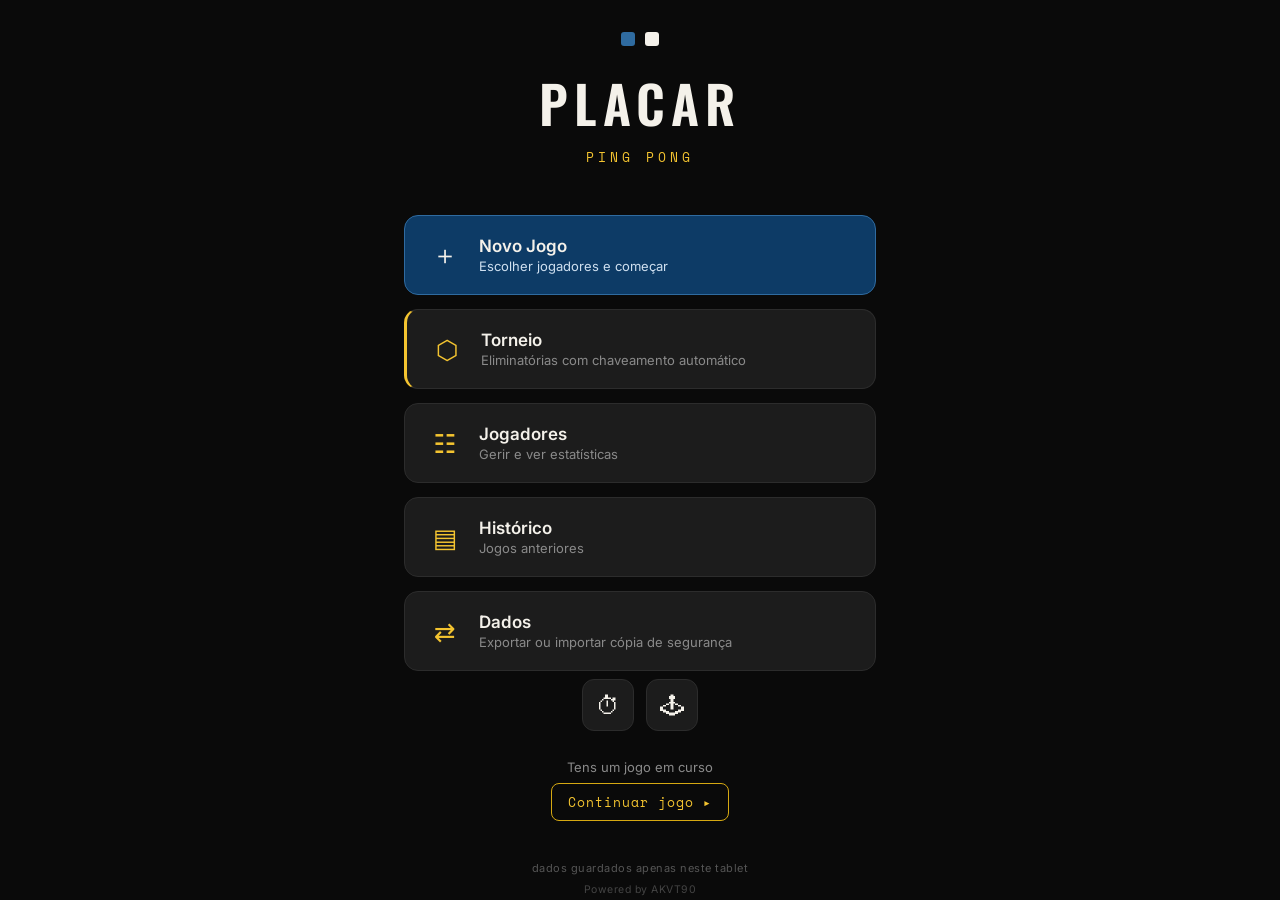
==== commit e442a03d: "Add tournaments, training mode and mini-games" ====
--- a/placar-pingpong (13)/index.html
+++ b/placar-pingpong (13)/index.html
@@ -39,6 +39,14 @@
         </span>
       </button>
 
+      <button class="menu-btn menu-btn--tournament" id="btn-tournament">
+        <span class="menu-btn-icon">⬡</span>
+        <span class="menu-btn-text">
+          <strong>Torneio</strong>
+          <small>Eliminatórias com chaveamento automático</small>
+        </span>
+      </button>
+
       <button class="menu-btn" id="btn-players">
         <span class="menu-btn-icon">☷</span>
         <span class="menu-btn-text">
@@ -62,6 +70,11 @@
           <small>Exportar ou importar cópia de segurança</small>
         </span>
       </button>
+    </div>
+
+    <div class="menu-shortcuts">
+      <button class="menu-shortcut" id="btn-training" title="Modo Treino">⏱</button>
+      <button class="menu-shortcut" id="btn-minigames" title="Mini Jogos">🕹</button>
     </div>
 
     <div class="menu-resume" id="menu-resume" hidden>
@@ -230,6 +243,120 @@
   </div>
 </div>
 
+<!-- ============ ECRÃ: TORNEIO — setup ============ -->
+<div id="screen-tournament-setup" class="screen">
+  <header class="bar">
+    <button class="bar-back" data-back="screen-menu">‹</button>
+    <h2 class="bar-title">Novo Torneio</h2>
+    <span class="bar-action bar-action--ghost"></span>
+  </header>
+  <div class="bar-spacer"></div>
+  <div class="content">
+    <p class="section-label">Tamanho</p>
+    <div class="setup-options" id="opt-tournament-size">
+      <button class="setup-option active" data-size="4">4 jogadores</button>
+      <button class="setup-option" data-size="8">8 jogadores</button>
+      <button class="setup-option" data-size="16">16 jogadores</button>
+    </div>
+    <p class="section-label">Modo</p>
+    <div class="setup-options" id="opt-tournament-mode">
+      <button class="setup-option active" data-tmode="custom">Personalizado</button>
+      <button class="setup-option" data-tmode="classic">Clássico</button>
+    </div>
+    <div id="opt-tournament-points-wrap">
+      <div class="setup-options" id="opt-tournament-points">
+        <button class="setup-option" data-tpoints="11">11 pontos</button>
+        <button class="setup-option active" data-tpoints="21">21 pontos</button>
+      </div>
+    </div>
+    <div class="setup-options" id="opt-tournament-format">
+      <button class="setup-option active" data-tformat="3">Melhor de 3</button>
+      <button class="setup-option" data-tformat="5">Melhor de 5</button>
+      <button class="setup-option" id="opt-tformat-7" data-tformat="7" hidden>Melhor de 7</button>
+    </div>
+    <p class="section-label">Jogadores <span id="tournament-player-count" class="section-label-count">0 / 4</span></p>
+    <div id="tournament-player-list" class="tournament-player-checklist"></div>
+    <button class="setup-confirm" id="btn-start-tournament" disabled>Criar Torneio</button>
+  </div>
+</div>
+<div id="screen-tournament-bracket" class="screen">
+  <header class="bar">
+    <button class="bar-back" id="btn-tournament-back">‹</button>
+    <h2 class="bar-title">Torneio</h2>
+    <button class="bar-action bar-action--danger" id="btn-tournament-abandon">Abandonar</button>
+  </header>
+  <div class="bar-spacer"></div>
+  <div class="content" id="tournament-bracket-content"></div>
+</div>
+<div id="screen-tournament-winner" class="screen">
+  <div class="tournament-winner-content">
+    <div class="tournament-trophy">🏆</div>
+    <p class="tournament-winner-label">Campeão do Torneio</p>
+    <h1 class="tournament-winner-name" id="tournament-winner-name">—</h1>
+    <p class="tournament-winner-sub" id="tournament-winner-sub"></p>
+    <button class="setup-confirm" id="btn-tournament-done">Voltar ao Menu</button>
+  </div>
+</div>
+<div id="screen-training" class="screen screen-training">
+  <div class="training-pick" id="training-pick">
+    <h2 class="training-pick-title">Modo Treino</h2>
+    <button class="training-pick-btn" id="btn-training-free"><span class="training-pick-icon">▶</span><span>Cronómetro livre</span></button>
+    <button class="training-pick-btn" id="btn-training-timed"><span class="training-pick-icon">⏱</span><span>Treino com tempo definido</span></button>
+    <div class="training-time-input" id="training-time-input" hidden>
+      <p class="training-time-label">Duração (minutos)</p>
+      <div class="training-time-row">
+        <button class="training-time-btn" id="btn-time-minus">−</button>
+        <span class="training-time-val" id="training-time-val">15</span>
+        <button class="training-time-btn" id="btn-time-plus">+</button>
+      </div>
+      <button class="setup-confirm" id="btn-training-start-timed">Começar</button>
+    </div>
+    <button class="training-pick-back" id="btn-training-pick-back">‹ Voltar</button>
+  </div>
+  <div class="training-inner" id="training-inner">
+    <button class="training-close" id="btn-training-close">✕</button>
+    <button class="training-mute" id="btn-training-mute">🔊</button>
+    <div class="training-clock"><span id="training-h">00</span><span class="training-sep">:</span><span id="training-m">00</span><span class="training-sep">:</span><span id="training-s">00</span><span class="training-ms" id="training-ms">.00</span></div>
+    <div class="training-controls">
+      <button class="training-btn" id="btn-training-pause">❙❙</button>
+      <button class="training-btn training-btn--stop" id="btn-training-stop">■</button>
+    </div>
+    <div class="training-mode-label" id="training-mode-label">MODO LIVRE</div>
+  </div>
+</div>
+<div id="screen-minigames" class="screen">
+  <header class="bar">
+    <button class="bar-back" data-back="screen-menu">‹</button>
+    <h2 class="bar-title">Mini Jogos</h2>
+    <span class="bar-action bar-action--ghost"></span>
+  </header>
+  <div class="bar-spacer"></div>
+  <div class="content">
+    <div class="minigame-cards">
+      <button class="minigame-card" id="btn-minigame-tap"><div class="minigame-card-icon">⚡</div><strong>Toques Rápidos</strong><small>Clica nos pontos antes que desapareçam</small></button>
+      <button class="minigame-card" id="btn-minigame-memory"><div class="minigame-card-icon">🧠</div><strong>Memória Visual</strong><small>Memoriza e repete a sequência</small></button>
+    </div>
+    <p class="section-label" style="margin-top:24px">Jogar como</p>
+    <div id="minigame-player-pick" class="players-grid"></div>
+  </div>
+</div>
+<div id="screen-mg-tap" class="screen screen-minigame">
+  <div class="mg-header"><button class="mg-back" id="btn-mg-tap-back">‹</button><span class="mg-title">Toques Rápidos</span><span class="mg-score-display">Pts: <span id="mg-tap-score">0</span> · rec: <span id="mg-tap-record">—</span></span></div>
+  <div class="mg-arena" id="mg-tap-arena">
+    <div class="mg-countdown" id="mg-tap-countdown" hidden></div>
+    <div class="mg-start-msg" id="mg-tap-start"><p style="font-size:18px">Nível <span id="mg-tap-level">1</span></p><button class="setup-confirm" id="btn-mg-tap-start">Começar</button></div>
+    <div class="mg-gameover" id="mg-tap-gameover" hidden><p class="mg-gameover-score">Pontos: <strong id="mg-tap-final-score">0</strong></p><p class="mg-gameover-level">Nível: <strong id="mg-tap-final-level">1</strong></p><p class="mg-gameover-record" id="mg-tap-new-record" hidden>🏆 Novo recorde!</p><button class="setup-confirm" id="btn-mg-tap-retry">Jogar de novo</button></div>
+  </div>
+</div>
+<div id="screen-mg-memory" class="screen screen-minigame">
+  <div class="mg-header"><button class="mg-back" id="btn-mg-memory-back">‹</button><span class="mg-title">Memória Visual</span><span class="mg-score-display">Nível <span id="mg-memory-level">1</span> · rec: <span id="mg-memory-record">—</span></span></div>
+  <div class="mg-arena mg-arena--memory" id="mg-memory-arena">
+    <div class="mg-memory-msg" id="mg-memory-msg"></div>
+    <div class="mg-memory-grid" id="mg-memory-grid"></div>
+    <div class="mg-start-msg" id="mg-memory-start"><p style="font-size:18px">Nível <span id="mg-memory-start-level">1</span></p><button class="setup-confirm" id="btn-mg-memory-start">Começar</button></div>
+    <div class="mg-gameover" id="mg-memory-gameover" hidden><p class="mg-gameover-level">Nível atingido: <strong id="mg-memory-final-level">1</strong></p><p class="mg-gameover-record" id="mg-memory-new-record" hidden>🏆 Novo recorde!</p><button class="setup-confirm" id="btn-mg-memory-retry">Jogar de novo</button></div>
+  </div>
+</div>
 <!-- ============ ECRÃ: BOLAR (escolher quem serve) ============ -->
 <div id="screen-bolar" class="screen screen-bolar">
   <div class="bolar-board">
--- a/placar-pingpong (13)/style.css
+++ b/placar-pingpong (13)/style.css
@@ -1060,3 +1060,98 @@
   .sets-badge{ width:64px; height:64px; }
   .sets-num{ font-size:30px; }
 }
+
+
+/* ═ MENU SHORTCUTS ═ */
+.menu-shortcuts{display:flex;gap:12px;margin-top:8px;}
+.menu-shortcut{width:52px;height:52px;border-radius:12px;background:var(--panel);border:1px solid var(--panel-line);font-size:24px;display:flex;align-items:center;justify-content:center;}
+.menu-shortcut:active{background:#242424;}
+/* ═ TORNEIO ═ */
+.menu-btn--tournament{border-left:3px solid var(--yellow);}
+.section-label-count{color:var(--yellow);font-weight:700;margin-left:8px;text-transform:none;letter-spacing:0;}
+.tournament-player-checklist{display:flex;flex-direction:column;gap:8px;margin-bottom:20px;}
+.tournament-player-row{display:flex;align-items:center;gap:14px;padding:12px 14px;background:var(--panel);border:1px solid var(--panel-line);border-radius:10px;}
+.tournament-player-row.is-selected{border-color:var(--yellow);background:#22210f;}
+.tournament-player-name{flex:1;font-size:15px;font-weight:600;}
+.tournament-player-seed{font-family:var(--font-score);font-size:11px;color:var(--text-dim);}
+.tournament-check{width:22px;height:22px;border-radius:50%;border:2px solid var(--panel-line);flex-shrink:0;display:flex;align-items:center;justify-content:center;font-size:12px;}
+.is-selected .tournament-check{background:var(--yellow);border-color:var(--yellow);color:var(--ink);}
+.bracket-scroll{overflow-x:auto;padding-bottom:16px;}
+.bracket{display:flex;min-width:max-content;padding:16px 0;}
+.bracket-round{display:flex;flex-direction:column;justify-content:space-around;min-width:160px;}
+.bracket-round-label{font-family:var(--font-score);font-size:10px;letter-spacing:2px;text-transform:uppercase;color:var(--text-dim);text-align:center;margin-bottom:12px;}
+.bracket-connector{display:flex;flex-direction:column;justify-content:space-around;width:24px;}
+.bracket-connector-line{flex:1;border-right:2px solid var(--panel-line);border-top:1px solid var(--panel-line);border-bottom:1px solid var(--panel-line);}
+.bracket-match{margin:6px 8px;border-radius:10px;overflow:hidden;border:1px solid var(--panel-line);background:var(--panel);}
+.bracket-match.is-next{border-color:var(--yellow);}
+.bracket-match.is-done{opacity:0.65;}
+.bracket-player{display:flex;align-items:center;gap:8px;padding:9px 10px;font-size:13px;font-weight:500;}
+.bracket-player+.bracket-player{border-top:1px solid var(--panel-line);}
+.bracket-player.is-winner{color:var(--yellow);font-weight:700;}
+.bracket-player.is-loser{color:var(--text-dim);text-decoration:line-through;}
+.bracket-player-seed{font-family:var(--font-score);font-size:9px;color:var(--text-dim);width:14px;flex-shrink:0;}
+.bracket-player-name{flex:1;}
+.bracket-play-btn{display:block;width:100%;padding:8px;background:var(--yellow);color:var(--ink);font-family:var(--font-display);font-size:12px;font-weight:700;letter-spacing:1px;text-align:center;cursor:pointer;}
+.bracket-tbd{color:var(--text-dim);font-size:12px;font-style:italic;}
+.tournament-winner-content{display:flex;flex-direction:column;align-items:center;justify-content:center;min-height:100vh;gap:12px;padding:40px 24px;text-align:center;}
+.tournament-trophy{font-size:80px;margin-bottom:8px;}
+.tournament-winner-label{font-family:var(--font-score);font-size:12px;letter-spacing:3px;text-transform:uppercase;color:var(--yellow);}
+.tournament-winner-name{font-family:var(--font-display);font-size:48px;font-weight:700;}
+.tournament-winner-sub{font-size:14px;color:var(--text-dim);}
+/* ═ TREINO ═ */
+.screen-training{background:var(--ink);position:relative;overflow:hidden;}
+.training-pick{display:flex;flex-direction:column;align-items:center;justify-content:center;gap:16px;min-height:100vh;padding:40px 24px;}
+.training-pick-title{font-family:var(--font-display);font-size:28px;font-weight:700;margin-bottom:8px;}
+.training-pick-btn{display:flex;align-items:center;gap:14px;width:100%;max-width:380px;padding:18px 20px;background:var(--panel);border:1px solid var(--panel-line);border-radius:14px;font-size:16px;font-weight:600;text-align:left;}
+.training-pick-btn:active{background:#242424;}
+.training-pick-icon{font-size:22px;width:30px;text-align:center;}
+.training-time-input{text-align:center;width:100%;max-width:380px;}
+.training-time-label{font-size:13px;color:var(--text-dim);margin-bottom:14px;}
+.training-time-row{display:flex;align-items:center;justify-content:center;gap:24px;margin-bottom:20px;}
+.training-time-btn{width:48px;height:48px;border-radius:50%;background:var(--panel);border:1px solid var(--panel-line);font-size:24px;font-weight:700;color:var(--yellow);}
+.training-time-val{font-family:var(--font-score);font-size:48px;font-weight:700;min-width:60px;text-align:center;}
+.training-pick-back{color:var(--text-dim);font-size:14px;margin-top:8px;padding:8px;}
+.training-inner{display:none;flex-direction:column;align-items:center;justify-content:center;min-height:100vh;gap:24px;padding:40px 24px;position:relative;transition:background 1.5s ease;background:var(--blue);}
+.training-inner.is-running{display:flex;}
+.training-inner.phase-0{background:#0d3b66;}
+.training-inner.phase-1{background:#1a5c3a;}
+.training-inner.phase-2{background:#5c4a00;}
+.training-inner.phase-3{background:#6b3200;}
+.training-inner.phase-4{background:#6b1a1a;}
+.training-close{position:absolute;top:calc(18px + var(--safe-top));right:18px;font-size:22px;color:var(--white);opacity:0.6;background:rgba(0,0,0,0.25);border-radius:8px;padding:6px 10px;}
+.training-mute{position:absolute;top:calc(18px + var(--safe-top));left:18px;font-size:18px;color:var(--white);opacity:0.6;background:rgba(0,0,0,0.25);border-radius:8px;padding:6px 10px;}
+.training-mute.is-muted{opacity:0.3;}
+.training-clock{font-family:var(--font-score);font-size:clamp(40px,11vw,68px);font-weight:700;color:var(--white);letter-spacing:2px;}
+.training-ms{font-size:0.45em;opacity:0.6;}
+.training-sep{opacity:0.5;}
+.training-controls{display:flex;gap:20px;}
+.training-btn{width:64px;height:64px;border-radius:16px;background:rgba(255,255,255,0.12);color:var(--white);font-size:20px;display:flex;align-items:center;justify-content:center;}
+.training-btn:active{background:rgba(255,255,255,0.22);}
+.training-mode-label{font-family:var(--font-score);font-size:11px;letter-spacing:3px;text-transform:uppercase;color:rgba(255,255,255,0.4);}
+/* ═ MINI JOGOS ═ */
+.minigame-cards{display:flex;flex-direction:column;gap:14px;}
+.minigame-card{display:flex;align-items:center;gap:16px;padding:20px 18px;background:var(--panel);border:1px solid var(--panel-line);border-radius:14px;text-align:left;}
+.minigame-card:active{background:#242424;}
+.minigame-card-icon{font-size:32px;width:40px;text-align:center;flex-shrink:0;}
+.minigame-card strong{display:block;font-size:16px;margin-bottom:3px;}
+.minigame-card small{font-size:12.5px;color:var(--text-dim);}
+.screen-minigame{background:var(--ink);}
+.screen-minigame.active{display:flex;flex-direction:column;}
+.mg-header{display:flex;align-items:center;gap:10px;padding:14px 16px;padding-top:calc(14px + var(--safe-top));border-bottom:1px solid var(--panel-line);flex-shrink:0;}
+.mg-back{font-size:22px;color:var(--white);padding:4px 8px;}
+.mg-title{font-family:var(--font-display);font-size:16px;font-weight:600;flex:1;}
+.mg-score-display{font-family:var(--font-score);font-size:13px;color:var(--yellow);}
+.mg-arena{flex:1;position:relative;overflow:hidden;}
+.mg-start-msg,.mg-gameover{position:absolute;inset:0;display:flex;flex-direction:column;align-items:center;justify-content:center;gap:16px;z-index:5;background:var(--ink);padding:24px;}
+.mg-gameover-score,.mg-gameover-level{font-size:17px;}
+.mg-gameover-record{color:var(--yellow);font-size:16px;font-weight:700;}
+.mg-dot{position:absolute;border-radius:50%;background:var(--yellow);box-shadow:0 0 16px rgba(244,196,48,0.6);cursor:pointer;display:flex;align-items:center;justify-content:center;font-size:22px;color:var(--ink);}
+.mg-dot:active{transform:scale(0.88);}
+.mg-countdown{position:absolute;inset:0;display:flex;align-items:center;justify-content:center;font-family:var(--font-score);font-size:80px;font-weight:700;color:var(--yellow);z-index:6;background:rgba(0,0,0,0.6);}
+.mg-arena--memory{display:flex;flex-direction:column;align-items:center;justify-content:center;gap:20px;padding:20px;}
+.mg-memory-msg{font-family:var(--font-display);font-size:18px;font-weight:600;text-align:center;color:var(--yellow);min-height:28px;}
+.mg-memory-grid{display:grid;gap:10px;}
+.mg-memory-cell{border-radius:12px;background:var(--panel);border:2px solid var(--panel-line);cursor:pointer;transition:background 0.15s,transform 0.1s;aspect-ratio:1;}
+.mg-memory-cell.is-lit{background:var(--yellow);border-color:var(--yellow-deep);transform:scale(1.06);}
+.mg-memory-cell.is-correct{background:#2f8f4e;border-color:#2f8f4e;}
+.mg-memory-cell.is-wrong{background:var(--danger);border-color:var(--danger);}
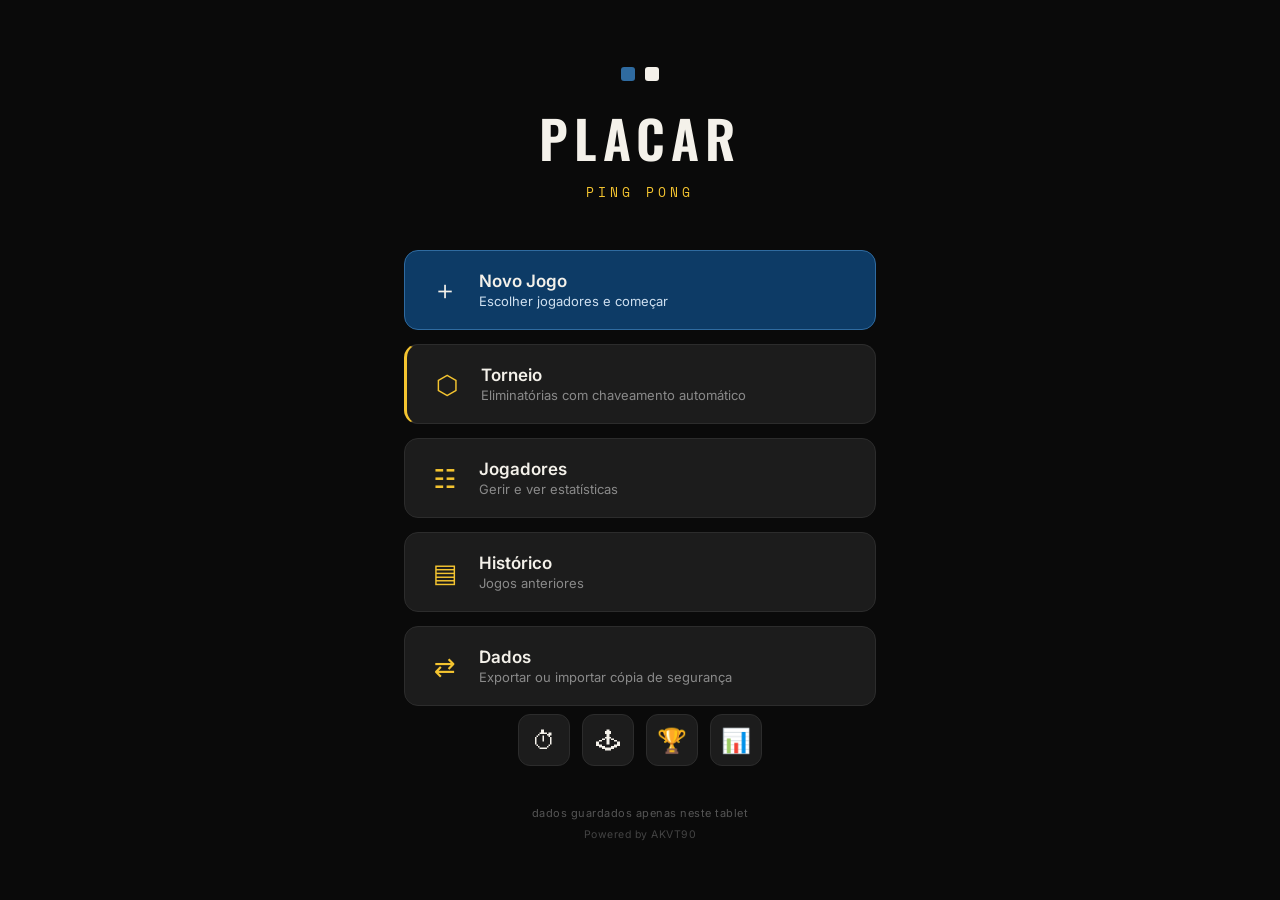
==== commit 03db7fbd: "Add achievements and player records" ====
--- a/placar-pingpong (13)/index.html
+++ b/placar-pingpong (13)/index.html
@@ -75,6 +75,8 @@
     <div class="menu-shortcuts">
       <button class="menu-shortcut" id="btn-training" title="Modo Treino">⏱</button>
       <button class="menu-shortcut" id="btn-minigames" title="Mini Jogos">🕹</button>
+      <button class="menu-shortcut" id="btn-achievements" title="Conquistas">🏆</button>
+      <button class="menu-shortcut" id="btn-records" title="Recordes">📊</button>
     </div>
 
     <div class="menu-resume" id="menu-resume" hidden>
@@ -565,5 +567,36 @@
 </div>
 
 <script src="app.js"></script>
+
+<!-- ACHIEVEMENT TOAST -->
+<div id="achievement-toast" class="achievement-toast" hidden>
+  <div class="ach-toast-inner">
+    <div class="ach-toast-eyebrow">🏆 CONQUISTA DESBLOQUEADA!</div>
+    <div class="ach-toast-icon" id="ach-toast-icon">⭐</div>
+    <div class="ach-toast-name" id="ach-toast-name">Nome</div>
+    <div class="ach-toast-desc" id="ach-toast-desc">Descrição</div>
+    <div class="ach-toast-player" id="ach-toast-player"></div>
+  </div>
+</div>
+<!-- CONQUISTAS -->
+<div id="screen-achievements" class="screen">
+  <header class="bar"><button class="bar-back" data-back="screen-menu">‹</button><h2 class="bar-title">Conquistas</h2><span class="bar-action bar-action--ghost"></span></header>
+  <div class="bar-spacer"></div>
+  <div class="content">
+    <div class="ach-player-picker" id="ach-player-picker"></div>
+    <div class="ach-progress-wrap-outer">
+      <div class="ach-progress-bar-outer"><div class="ach-progress-bar-fill" id="ach-progress-bar-fill"></div></div>
+      <span class="ach-progress-text" id="ach-progress-text">0 / 0</span>
+    </div>
+    <div id="ach-list"></div>
+  </div>
+</div>
+<!-- RECORDES -->
+<div id="screen-records" class="screen">
+  <header class="bar"><button class="bar-back" data-back="screen-menu">‹</button><h2 class="bar-title">Recordes</h2><span class="bar-action bar-action--ghost"></span></header>
+  <div class="bar-spacer"></div>
+  <div class="content" id="records-list"></div>
+</div>
+
 </body>
 </html>
--- a/placar-pingpong (13)/style.css
+++ b/placar-pingpong (13)/style.css
@@ -1155,3 +1155,43 @@
 .mg-memory-cell.is-lit{background:var(--yellow);border-color:var(--yellow-deep);transform:scale(1.06);}
 .mg-memory-cell.is-correct{background:#2f8f4e;border-color:#2f8f4e;}
 .mg-memory-cell.is-wrong{background:var(--danger);border-color:var(--danger);}
+
+/* fix global: hidden sempre ganha */
+[hidden]{ display:none !important; pointer-events:none !important; }
+
+
+/* ═══ CONQUISTAS ═══ */
+.ach-player-picker{display:flex;gap:10px;flex-wrap:wrap;margin-bottom:16px;}
+.ach-player-btn{width:40px;height:40px;border-radius:50%;background:var(--panel);border:2px solid var(--panel-line);font-size:12px;font-weight:700;font-family:var(--font-display);}
+.ach-player-btn.active{border-color:var(--yellow);background:#22210f;}
+.ach-progress-wrap-outer{display:flex;align-items:center;gap:12px;margin-bottom:20px;}
+.ach-progress-bar-outer{flex:1;height:8px;background:var(--panel);border-radius:4px;overflow:hidden;}
+.ach-progress-bar-fill{height:100%;background:var(--yellow);border-radius:4px;transition:width 0.4s;}
+.ach-progress-text{font-family:var(--font-score);font-size:12px;color:var(--text-dim);white-space:nowrap;}
+.ach-section{margin-bottom:24px;}
+.ach-card{display:flex;align-items:flex-start;gap:14px;padding:14px;background:var(--panel);border:1px solid var(--panel-line);border-radius:12px;margin-bottom:10px;opacity:0.45;}
+.ach-card.is-unlocked{opacity:1;border-color:var(--yellow);background:#1a1900;}
+.ach-icon{font-size:28px;width:36px;text-align:center;flex-shrink:0;margin-top:2px;}
+.ach-info{flex:1;}
+.ach-name{font-size:14px;font-weight:700;margin-bottom:3px;}
+.ach-desc{font-size:12.5px;color:var(--text-mid);line-height:1.5;}
+.ach-date{font-family:var(--font-score);font-size:10.5px;color:var(--yellow);margin-top:6px;}
+.ach-prog-wrap{margin-top:8px;position:relative;height:6px;background:var(--panel-line);border-radius:3px;}
+.ach-prog-bar{height:100%;background:var(--yellow);border-radius:3px;}
+.ach-prog-lbl{font-family:var(--font-score);font-size:10px;color:var(--text-dim);margin-top:4px;display:block;}
+/* ═══ RECORDES ═══ */
+.record-card{display:flex;align-items:center;gap:14px;padding:16px;background:var(--panel);border:1px solid var(--panel-line);border-radius:12px;margin-bottom:10px;}
+.record-card--empty{opacity:0.4;}
+.record-icon{font-size:28px;width:36px;text-align:center;flex-shrink:0;}
+.record-label{font-size:12px;color:var(--text-dim);margin-bottom:4px;}
+.record-value{font-size:16px;font-weight:700;font-family:var(--font-score);color:var(--yellow);}
+.record-empty{font-size:13px;color:var(--text-dim);}
+/* ═══ ACHIEVEMENT TOAST ═══ */
+.achievement-toast{position:fixed;bottom:80px;left:50%;transform:translateX(-50%) translateY(120px);z-index:999;width:min(90vw,360px);cursor:pointer;opacity:0;transition:transform 0.35s cubic-bezier(0.22,1,0.36,1),opacity 0.35s;}
+.achievement-toast.is-visible{transform:translateX(-50%) translateY(0);opacity:1;}
+.ach-toast-inner{background:var(--panel);border:2px solid var(--yellow);border-radius:16px;padding:16px 20px;text-align:center;box-shadow:0 8px 32px rgba(0,0,0,0.5);}
+.ach-toast-eyebrow{font-family:var(--font-score);font-size:10px;letter-spacing:2px;color:var(--yellow);margin-bottom:8px;}
+.ach-toast-icon{font-size:36px;margin-bottom:6px;}
+.ach-toast-name{font-family:var(--font-display);font-size:20px;font-weight:700;margin-bottom:4px;}
+.ach-toast-desc{font-size:13px;color:var(--text-mid);}
+.ach-toast-player{font-size:12px;color:var(--text-dim);margin-top:4px;}
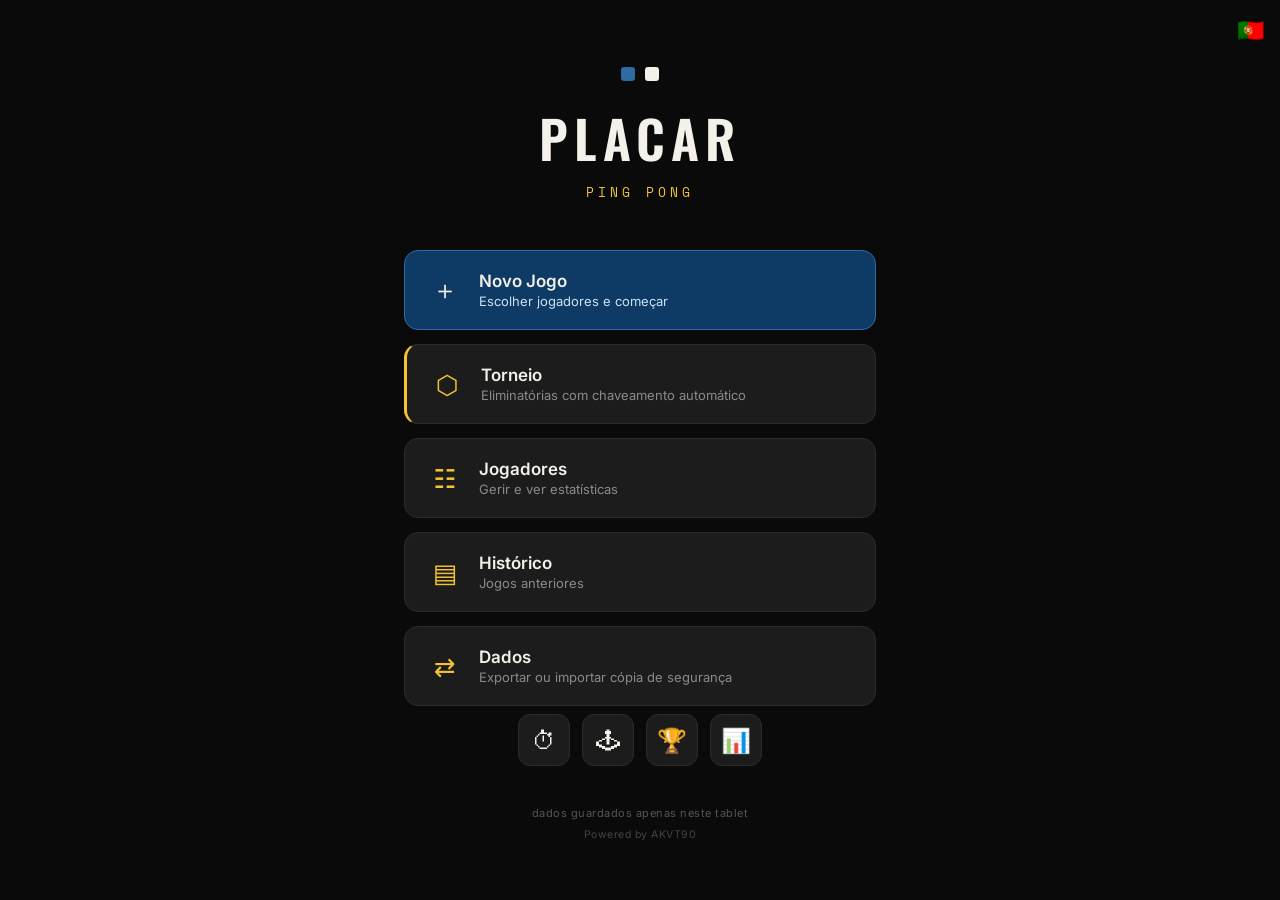
==== commit 984d5e64: "Add multilingual interface and fix tournament labels" ====
--- a/placar-pingpong (13)/index.html
+++ b/placar-pingpong (13)/index.html
@@ -28,46 +28,56 @@
       </div>
       <h1 class="menu-title">PLACAR</h1>
       <p class="menu-sub">Ping Pong</p>
+      <button class="menu-lang-btn" id="btn-lang" title="Idioma">🇵🇹</button>
+    </div>
+    <div class="menu-lang-dropdown" id="menu-lang-dropdown" hidden>
+      <button class="lang-option" data-lang="pt" data-flag="🇵🇹">🇵🇹 Português</button>
+      <button class="lang-option" data-lang="en" data-flag="🏴󠁧󠁢󠁥󠁮󠁧󠁿">🇬🇧 English</button>
+      <button class="lang-option" data-lang="es" data-flag="🇪🇸">🇪🇸 Español</button>
+      <button class="lang-option" data-lang="fr" data-flag="🇫🇷">🇫🇷 Français</button>
+      <button class="lang-option" data-lang="de" data-flag="🇩🇪">🇩🇪 Deutsch</button>
+      <button class="lang-option" data-lang="zh" data-flag="🇨🇳">🇨🇳 中文</button>
+        <button class="lang-option" data-lang="ja" data-flag="🇯🇵">🇯🇵 日本語</button>
     </div>
 
     <div class="menu-actions">
       <button class="menu-btn menu-btn--primary" id="btn-new-game">
         <span class="menu-btn-icon">＋</span>
         <span class="menu-btn-text">
-          <strong>Novo Jogo</strong>
-          <small>Escolher jogadores e começar</small>
+          <strong data-i18n="menu.newGame">Novo Jogo</strong>
+          <small data-i18n="menu.newGameSub">Escolher jogadores e começar</small>
         </span>
       </button>
 
       <button class="menu-btn menu-btn--tournament" id="btn-tournament">
         <span class="menu-btn-icon">⬡</span>
         <span class="menu-btn-text">
-          <strong>Torneio</strong>
-          <small>Eliminatórias com chaveamento automático</small>
+          <strong data-i18n="menu.tournament">Torneio</strong>
+          <small data-i18n="menu.tournamentSub">Eliminatórias com chaveamento automático</small>
         </span>
       </button>
 
       <button class="menu-btn" id="btn-players">
         <span class="menu-btn-icon">☷</span>
         <span class="menu-btn-text">
-          <strong>Jogadores</strong>
-          <small>Gerir e ver estatísticas</small>
+          <strong data-i18n="menu.players">Jogadores</strong>
+          <small data-i18n="menu.playersSub">Gerir e ver estatísticas</small>
         </span>
       </button>
 
       <button class="menu-btn" id="btn-history">
         <span class="menu-btn-icon">▤</span>
         <span class="menu-btn-text">
-          <strong>Histórico</strong>
-          <small>Jogos anteriores</small>
+          <strong data-i18n="menu.history">Histórico</strong>
+          <small data-i18n="menu.historySub">Jogos anteriores</small>
         </span>
       </button>
 
       <button class="menu-btn" id="btn-data">
         <span class="menu-btn-icon">⇄</span>
         <span class="menu-btn-text">
-          <strong>Dados</strong>
-          <small>Exportar ou importar cópia de segurança</small>
+          <strong data-i18n="menu.data">Dados</strong>
+          <small data-i18n="menu.dataSub">Exportar ou importar cópia de segurança</small>
         </span>
       </button>
     </div>
@@ -84,7 +94,7 @@
       <button class="resume-btn" id="btn-resume">Continuar jogo ▸</button>
     </div>
 
-    <p class="menu-footer">dados guardados apenas neste tablet</p>
+    <p class="menu-footer"><span data-i18n="menu.footer">dados guardados apenas neste tablet</span></p>
     <p class="menu-credit">Powered by AKVT90</p>
   </div>
 </div>
@@ -93,8 +103,8 @@
 <div id="screen-players" class="screen">
   <header class="bar">
     <button class="bar-back" data-back="screen-menu">‹</button>
-    <h2 class="bar-title">Jogadores</h2>
-    <button class="bar-action" id="btn-add-player">＋ Novo</button>
+    <h2 class="bar-title" data-i18n="screen.players">Jogadores</h2>
+    <button class="bar-action" id="btn-add-player" data-i18n="btn.addPlayer">＋ Novo</button>
   </header>
   <div class="bar-spacer"></div>
   <div class="content" id="players-list">
@@ -107,7 +117,7 @@
   <header class="bar">
     <button class="bar-back" data-back="screen-players">‹</button>
     <h2 class="bar-title" id="profile-name">Jogador</h2>
-    <button class="bar-action bar-action--danger" id="btn-delete-player">Eliminar</button>
+    <button class="bar-action bar-action--danger" id="btn-delete-player" data-i18n="btn.deletePlayer">Eliminar</button>
   </header>
   <div class="bar-spacer"></div>
   <div class="content" id="profile-content">
@@ -119,7 +129,7 @@
 <div id="screen-history" class="screen">
   <header class="bar">
     <button class="bar-back" data-back="screen-menu">‹</button>
-    <h2 class="bar-title">Histórico</h2>
+    <h2 class="bar-title" data-i18n="screen.history">Histórico</h2>
     <span class="bar-action bar-action--ghost"></span>
   </header>
   <div class="bar-spacer"></div>
@@ -132,7 +142,7 @@
 <div id="screen-game-detail" class="screen">
   <header class="bar">
     <button class="bar-back" data-back="screen-history">‹</button>
-    <h2 class="bar-title">Detalhe do Jogo</h2>
+    <h2 class="bar-title" data-i18n="screen.gameDetail">Detalhe do Jogo</h2>
     <span class="bar-action bar-action--ghost"></span>
   </header>
   <div class="bar-spacer"></div>
@@ -145,14 +155,14 @@
 <div id="screen-setup" class="screen">
   <header class="bar">
     <button class="bar-back" data-back="screen-menu">‹</button>
-    <h2 class="bar-title">Novo Jogo</h2>
+    <h2 class="bar-title" data-i18n="screen.newGame">Novo Jogo</h2>
     <span class="bar-action bar-action--ghost"></span>
   </header>
   <div class="bar-spacer"></div>
   <div class="content setup-content">
 
     <section class="setup-section">
-      <p class="setup-label">Lado Azul</p>
+      <p class="setup-label" data-i18n="setup.bluePlayer">Lado Azul</p>
       <button class="setup-player-pick setup-player-pick--blue" id="pick-blue">
         <span>Escolher jogador</span>
       </button>
@@ -161,7 +171,7 @@
     <div class="setup-vs">VS</div>
 
     <section class="setup-section">
-      <p class="setup-label">Lado Branco</p>
+      <p class="setup-label" data-i18n="setup.whitePlayer">Lado Branco</p>
       <button class="setup-player-pick setup-player-pick--white" id="pick-white">
         <span>Escolher jogador</span>
       </button>
@@ -172,7 +182,7 @@
       <input type="text" id="input-game-description" class="setup-description-input" placeholder="Ex: torneio de verão, sala de jogos..." maxlength="60" autocomplete="off">
     </section>
 
-    <button class="setup-confirm" id="btn-goto-mode" disabled>Continuar ▸</button>
+    <button class="setup-confirm" id="btn-goto-mode" disabled data-i18n="btn.continue">Continuar ▸</button>
   </div>
 </div>
 
@@ -180,7 +190,7 @@
 <div id="screen-setup-mode" class="screen">
   <header class="bar">
     <button class="bar-back" id="btn-back-from-mode">‹</button>
-    <h2 class="bar-title">Tipo de Jogo</h2>
+    <h2 class="bar-title" data-i18n="screen.gameType">Tipo de Jogo</h2>
     <span class="bar-action bar-action--ghost"></span>
   </header>
   <div class="bar-spacer"></div>
@@ -196,7 +206,7 @@
       <span class="mode-card-desc">11 pontos por set · BO3, BO5 ou BO7</span>
     </button>
 
-    <button class="setup-confirm" id="btn-goto-options">Continuar ▸</button>
+    <button class="setup-confirm" id="btn-goto-options" data-i18n="btn.continue">Continuar ▸</button>
   </div>
 </div>
 
@@ -204,14 +214,14 @@
 <div id="screen-setup-options" class="screen">
   <header class="bar">
     <button class="bar-back" id="btn-back-from-options">‹</button>
-    <h2 class="bar-title">Pontos e Formato</h2>
+    <h2 class="bar-title" data-i18n="screen.pointsFormat">Pontos e Formato</h2>
     <span class="bar-action bar-action--ghost"></span>
   </header>
   <div class="bar-spacer"></div>
   <div class="content setup-content">
 
     <section class="setup-section" id="section-points">
-      <p class="setup-label">Pontos por set</p>
+      <p class="setup-label" data-i18n="setup.pointsPerSet">Pontos por set</p>
       <div class="setup-options" id="opt-points">
         <button class="setup-option" data-points="11">11 pontos</button>
         <button class="setup-option active" data-points="21">21 pontos</button>
@@ -219,7 +229,7 @@
     </section>
 
     <section class="setup-section">
-      <p class="setup-label">Formato</p>
+      <p class="setup-label" data-i18n="setup.format">Formato</p>
       <div class="setup-options" id="opt-format">
         <button class="setup-option active" data-format="free">Livre</button>
         <button class="setup-option" data-format="3">Melhor de 3</button>
@@ -228,7 +238,7 @@
       </div>
     </section>
 
-    <button class="setup-confirm" id="btn-confirm-setup">Começar Jogo</button>
+    <button class="setup-confirm" id="btn-confirm-setup" data-i18n="btn.startGame">Começar Jogo</button>
   </div>
 </div>
 
@@ -249,7 +259,7 @@
 <div id="screen-tournament-setup" class="screen">
   <header class="bar">
     <button class="bar-back" data-back="screen-menu">‹</button>
-    <h2 class="bar-title">Novo Torneio</h2>
+    <h2 class="bar-title" data-i18n="screen.newTournament">Novo Torneio</h2>
     <span class="bar-action bar-action--ghost"></span>
   </header>
   <div class="bar-spacer"></div>
@@ -278,14 +288,14 @@
     </div>
     <p class="section-label">Jogadores <span id="tournament-player-count" class="section-label-count">0 / 4</span></p>
     <div id="tournament-player-list" class="tournament-player-checklist"></div>
-    <button class="setup-confirm" id="btn-start-tournament" disabled>Criar Torneio</button>
+    <button class="setup-confirm" id="btn-start-tournament" disabled data-i18n="btn.createTournament">Criar Torneio</button>
   </div>
 </div>
 <div id="screen-tournament-bracket" class="screen">
   <header class="bar">
     <button class="bar-back" id="btn-tournament-back">‹</button>
-    <h2 class="bar-title">Torneio</h2>
-    <button class="bar-action bar-action--danger" id="btn-tournament-abandon">Abandonar</button>
+    <h2 class="bar-title" data-i18n="screen.tournament">Torneio</h2>
+    <button class="bar-action bar-action--danger" id="btn-tournament-abandon" data-i18n="btn.abandon">Abandonar</button>
   </header>
   <div class="bar-spacer"></div>
   <div class="content" id="tournament-bracket-content"></div>
@@ -296,7 +306,7 @@
     <p class="tournament-winner-label">Campeão do Torneio</p>
     <h1 class="tournament-winner-name" id="tournament-winner-name">—</h1>
     <p class="tournament-winner-sub" id="tournament-winner-sub"></p>
-    <button class="setup-confirm" id="btn-tournament-done">Voltar ao Menu</button>
+    <button class="setup-confirm" id="btn-tournament-done" data-i18n="btn.backMenu">Voltar ao Menu</button>
   </div>
 </div>
 <div id="screen-training" class="screen screen-training">
@@ -311,7 +321,7 @@
         <span class="training-time-val" id="training-time-val">15</span>
         <button class="training-time-btn" id="btn-time-plus">+</button>
       </div>
-      <button class="setup-confirm" id="btn-training-start-timed">Começar</button>
+      <button class="setup-confirm" id="btn-training-start-timed" data-i18n="btn.start">Começar</button>
     </div>
     <button class="training-pick-back" id="btn-training-pick-back">‹ Voltar</button>
   </div>
@@ -329,14 +339,14 @@
 <div id="screen-minigames" class="screen">
   <header class="bar">
     <button class="bar-back" data-back="screen-menu">‹</button>
-    <h2 class="bar-title">Mini Jogos</h2>
+    <h2 class="bar-title" data-i18n="screen.minigames">Mini Jogos</h2>
     <span class="bar-action bar-action--ghost"></span>
   </header>
   <div class="bar-spacer"></div>
   <div class="content">
     <div class="minigame-cards">
-      <button class="minigame-card" id="btn-minigame-tap"><div class="minigame-card-icon">⚡</div><strong>Toques Rápidos</strong><small>Clica nos pontos antes que desapareçam</small></button>
-      <button class="minigame-card" id="btn-minigame-memory"><div class="minigame-card-icon">🧠</div><strong>Memória Visual</strong><small>Memoriza e repete a sequência</small></button>
+      <button class="minigame-card" id="btn-minigame-tap"><div class="minigame-card-icon">⚡</div><strong data-i18n="mg.tap">Toques Rápidos</strong><small data-i18n="mg.tapSub">Clica nos pontos antes que desapareçam</small></button>
+      <button class="minigame-card" id="btn-minigame-memory"><div class="minigame-card-icon">🧠</div><strong data-i18n="mg.memory">Memória Visual</strong><small data-i18n="mg.memorySub">Memoriza e repete a sequência</small></button>
     </div>
     <p class="section-label" style="margin-top:24px">Jogar como</p>
     <div id="minigame-player-pick" class="players-grid"></div>
@@ -364,14 +374,14 @@
   <div class="bolar-board">
     <button class="bolar-half bolar-half--blue" id="bolar-blue" data-side="blue">
       <span class="bolar-name" id="bolar-name-blue">Azul</span>
-      <span class="bolar-hint">serve primeiro</span>
+      <span class="bolar-hint" data-i18n="serve.hint">serve primeiro</span>
     </button>
     <button class="bolar-half bolar-half--white" id="bolar-white" data-side="white">
       <span class="bolar-name" id="bolar-name-white">Branco</span>
       <span class="bolar-hint">serve primeiro</span>
     </button>
     <div class="bolar-center">
-      <span class="bolar-title">BOLAR</span>
+      <span class="bolar-title" data-i18n="serve.title">SERVIÇO</span>
       <span class="bolar-set-label" id="bolar-set-label">Set 1 · quem serve primeiro?</span>
     </div>
   </div>
@@ -486,7 +496,7 @@
 <div id="screen-data" class="screen">
   <header class="bar">
     <button class="bar-back" data-back="screen-menu">‹</button>
-    <h2 class="bar-title">Dados</h2>
+    <h2 class="bar-title" data-i18n="screen.data">Dados</h2>
     <span class="bar-action bar-action--ghost"></span>
   </header>
   <div class="bar-spacer"></div>
@@ -504,16 +514,16 @@
     <button class="data-action data-action--primary" id="btn-export">
       <span class="data-action-icon">⇩</span>
       <span class="data-action-text">
-        <strong>Exportar cópia de segurança</strong>
-        <small>Gera um ficheiro .json com tudo</small>
+        <strong data-i18n="data.export">Exportar cópia de segurança</strong>
+        <small data-i18n="data.exportSub">Gera um ficheiro .json com tudo</small>
       </span>
     </button>
 
     <button class="data-action" id="btn-import">
       <span class="data-action-icon">⇧</span>
       <span class="data-action-text">
-        <strong>Importar cópia de segurança</strong>
-        <small>Adicionar ou fundir dados de uma cópia de segurança</small>
+        <strong data-i18n="data.import">Importar cópia de segurança</strong>
+        <small data-i18n="data.importSub">Adicionar ou fundir dados de uma cópia de segurança</small>
       </span>
     </button>
     <input type="file" id="input-import-file" accept="application/json,.json" hidden>
@@ -522,8 +532,8 @@
     <button class="data-action data-action--danger" id="btn-wipe">
       <span class="data-action-icon">⨯</span>
       <span class="data-action-text">
-        <strong>Apagar todos os dados</strong>
-        <small>Remove jogadores e histórico deste tablet</small>
+        <strong data-i18n="data.wipe">Apagar todos os dados</strong>
+        <small data-i18n="data.wipeSub">Remove jogadores e histórico deste tablet</small>
       </span>
     </button>
 
@@ -571,7 +581,7 @@
 <!-- ACHIEVEMENT TOAST -->
 <div id="achievement-toast" class="achievement-toast" hidden>
   <div class="ach-toast-inner">
-    <div class="ach-toast-eyebrow">🏆 CONQUISTA DESBLOQUEADA!</div>
+    <div class="ach-toast-eyebrow" data-i18n="ach.unlocked">🏆 CONQUISTA DESBLOQUEADA!</div>
     <div class="ach-toast-icon" id="ach-toast-icon">⭐</div>
     <div class="ach-toast-name" id="ach-toast-name">Nome</div>
     <div class="ach-toast-desc" id="ach-toast-desc">Descrição</div>
@@ -580,7 +590,7 @@
 </div>
 <!-- CONQUISTAS -->
 <div id="screen-achievements" class="screen">
-  <header class="bar"><button class="bar-back" data-back="screen-menu">‹</button><h2 class="bar-title">Conquistas</h2><span class="bar-action bar-action--ghost"></span></header>
+  <header class="bar"><button class="bar-back" data-back="screen-menu">‹</button><h2 class="bar-title" data-i18n="screen.achievements">Conquistas</h2><span class="bar-action bar-action--ghost"></span></header>
   <div class="bar-spacer"></div>
   <div class="content">
     <div class="ach-player-picker" id="ach-player-picker"></div>
@@ -593,7 +603,7 @@
 </div>
 <!-- RECORDES -->
 <div id="screen-records" class="screen">
-  <header class="bar"><button class="bar-back" data-back="screen-menu">‹</button><h2 class="bar-title">Recordes</h2><span class="bar-action bar-action--ghost"></span></header>
+  <header class="bar"><button class="bar-back" data-back="screen-menu">‹</button><h2 class="bar-title" data-i18n="screen.records">Recordes</h2><span class="bar-action bar-action--ghost"></span></header>
   <div class="bar-spacer"></div>
   <div class="content" id="records-list"></div>
 </div>
--- a/placar-pingpong (13)/style.css
+++ b/placar-pingpong (13)/style.css
@@ -67,6 +67,49 @@
   width:100%;
 }
 .menu-header{ text-align:center; margin-bottom:48px; }
+
+/* botão de idioma — canto superior direito do ecrã */
+.menu-lang-btn{
+  position:fixed; top:12px; right:12px; z-index:50;
+  background:none; border:none; cursor:pointer;
+  width:36px; height:36px;
+  font-size:22px; line-height:36px;
+  border-radius:8px;
+  transition:background .15s;
+}
+.menu-lang-btn:hover{ background:rgba(255,255,255,.1); }
+
+/* dropdown de idioma — abre no canto superior direito, abaixo do botão */
+.menu-lang-dropdown{
+  position:fixed; top:54px; right:12px; z-index:49;
+  width:180px;
+  background:rgba(20,30,48,.97);
+  border:1px solid rgba(255,255,255,.12);
+  border-radius:12px;
+  overflow:hidden;
+  animation:fadeSlideDown .18s ease;
+}
+@keyframes fadeSlideDown{
+  from{ opacity:0; transform:translateY(-6px); }
+  to{   opacity:1; transform:translateY(0); }
+}
+.lang-option{
+  display:block; width:100%;
+  background:none; border:none; cursor:pointer;
+  padding:13px 18px;
+  text-align:left;
+  font-family:var(--font-body);
+  font-size:15px;
+  color:var(--white);
+  border-bottom:1px solid rgba(255,255,255,.07);
+  transition:background .12s;
+}
+.lang-option:last-child{ border-bottom:none; }
+.lang-option:hover{ background:rgba(255,255,255,.08); }
+.lang-option.is-active{
+  color:var(--yellow);
+  font-weight:600;
+}
 .menu-mark{
   display:flex; justify-content:center; gap:10px; margin-bottom:18px;
 }
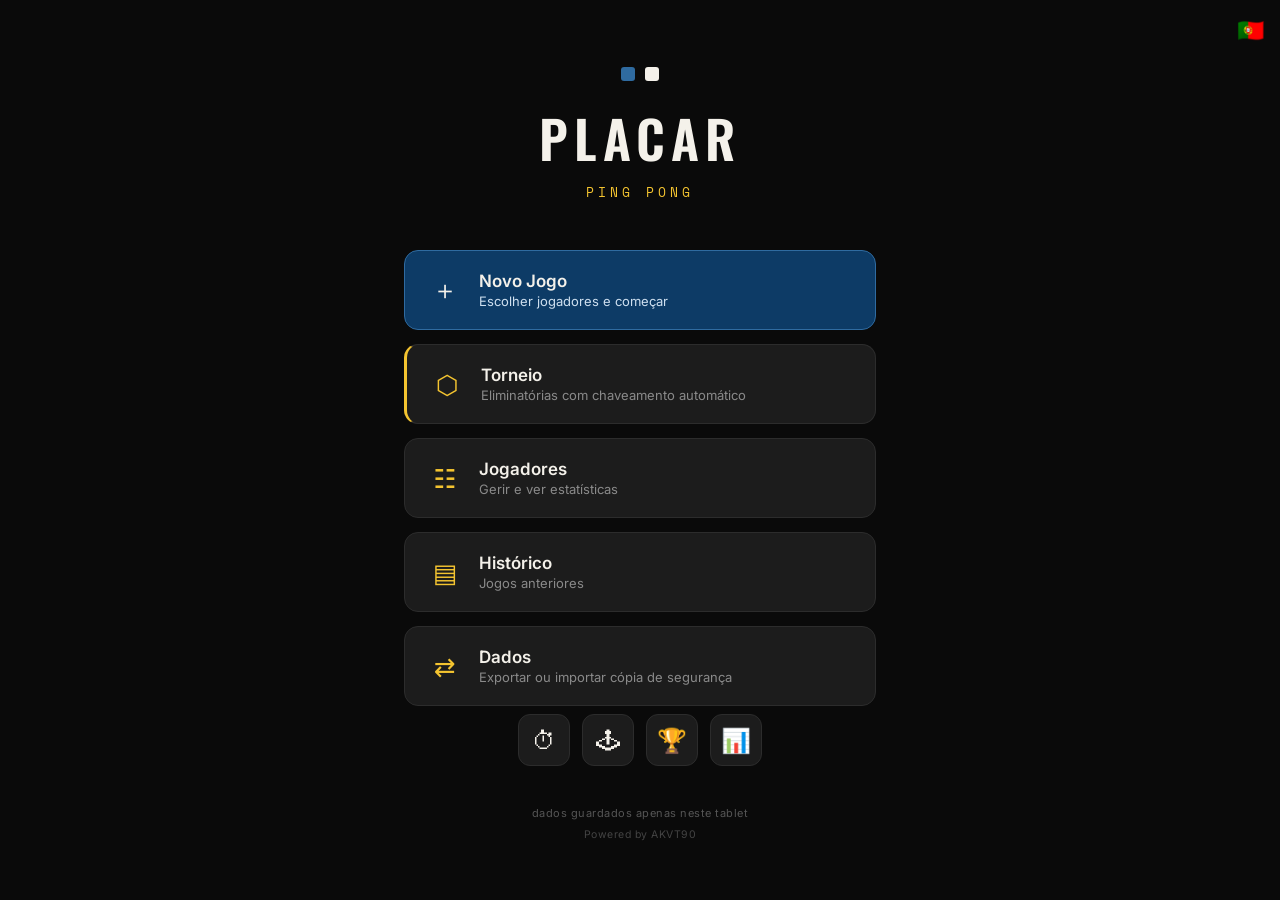
==== commit 72d92071: "Improve multilingual translations across the app" ====
--- a/placar-pingpong (13)/index.html
+++ b/placar-pingpong (13)/index.html
@@ -83,10 +83,10 @@
     </div>
 
     <div class="menu-shortcuts">
-      <button class="menu-shortcut" id="btn-training" title="Modo Treino">⏱</button>
-      <button class="menu-shortcut" id="btn-minigames" title="Mini Jogos">🕹</button>
-      <button class="menu-shortcut" id="btn-achievements" title="Conquistas">🏆</button>
-      <button class="menu-shortcut" id="btn-records" title="Recordes">📊</button>
+      <button class="menu-shortcut" id="btn-training" data-i18n-title="js.shortcutTraining" title="Modo Treino">⏱</button>
+      <button class="menu-shortcut" id="btn-minigames" data-i18n-title="js.shortcutMinigames" title="Mini Jogos">🕹</button>
+      <button class="menu-shortcut" id="btn-achievements" data-i18n-title="js.shortcutAchievements" title="Conquistas">🏆</button>
+      <button class="menu-shortcut" id="btn-records" data-i18n-title="js.shortcutRecords" title="Recordes">📊</button>
     </div>
 
     <div class="menu-resume" id="menu-resume" hidden>
@@ -197,13 +197,13 @@
   <div class="content setup-content">
 
     <button class="mode-card mode-card--custom active" id="mode-custom" data-mode="custom">
-      <span class="mode-card-title">Personalizado</span>
+      <span class="mode-card-title" data-i18n="js.modeCustom">Personalizado</span>
       <span class="mode-card-desc">11 ou 21 pontos · livre, BO3 ou BO5 · serviço alterna a cada 5 pontos somados</span>
     </button>
 
     <button class="mode-card mode-card--classic" id="mode-classic" data-mode="classic">
-      <span class="mode-card-title">Clássico</span>
-      <span class="mode-card-desc">11 pontos por set · BO3, BO5 ou BO7</span>
+      <span class="mode-card-title" data-i18n="js.modeClassic">Clássico</span>
+      <span class="mode-card-desc" data-i18n="js.modeClassicDesc">11 pontos por set · BO3, BO5 ou BO7</span>
     </button>
 
     <button class="setup-confirm" id="btn-goto-options" data-i18n="btn.continue">Continuar ▸</button>
@@ -231,10 +231,10 @@
     <section class="setup-section">
       <p class="setup-label" data-i18n="setup.format">Formato</p>
       <div class="setup-options" id="opt-format">
-        <button class="setup-option active" data-format="free">Livre</button>
-        <button class="setup-option" data-format="3">Melhor de 3</button>
-        <button class="setup-option" data-format="5">Melhor de 5</button>
-        <button class="setup-option" data-format="7" id="opt-format-7">Melhor de 7</button>
+        <button class="setup-option active" data-format="free" data-i18n="js.formatFree">Livre</button>
+        <button class="setup-option" data-format="3" data-i18n="js.formatBo3">Melhor de 3</button>
+        <button class="setup-option" data-format="5" data-i18n="js.formatBo5">Melhor de 5</button>
+        <button class="setup-option" data-format="7" id="opt-format-7" data-i18n="js.formatBo7">Melhor de 7</button>
       </div>
     </section>
 
@@ -272,8 +272,8 @@
     </div>
     <p class="section-label">Modo</p>
     <div class="setup-options" id="opt-tournament-mode">
-      <button class="setup-option active" data-tmode="custom">Personalizado</button>
-      <button class="setup-option" data-tmode="classic">Clássico</button>
+      <button class="setup-option active" data-tmode="custom" data-i18n="js.modeCustom">Personalizado</button>
+      <button class="setup-option" data-tmode="classic" data-i18n="js.modeClassic">Clássico</button>
     </div>
     <div id="opt-tournament-points-wrap">
       <div class="setup-options" id="opt-tournament-points">
@@ -282,9 +282,9 @@
       </div>
     </div>
     <div class="setup-options" id="opt-tournament-format">
-      <button class="setup-option active" data-tformat="3">Melhor de 3</button>
-      <button class="setup-option" data-tformat="5">Melhor de 5</button>
-      <button class="setup-option" id="opt-tformat-7" data-tformat="7" hidden>Melhor de 7</button>
+      <button class="setup-option active" data-tformat="3" data-i18n="js.formatBo3">Melhor de 3</button>
+      <button class="setup-option" data-tformat="5" data-i18n="js.formatBo5">Melhor de 5</button>
+      <button class="setup-option" id="opt-tformat-7" data-tformat="7" hidden data-i18n="js.formatBo7">Melhor de 7</button>
     </div>
     <p class="section-label">Jogadores <span id="tournament-player-count" class="section-label-count">0 / 4</span></p>
     <div id="tournament-player-list" class="tournament-player-checklist"></div>
@@ -311,9 +311,9 @@
 </div>
 <div id="screen-training" class="screen screen-training">
   <div class="training-pick" id="training-pick">
-    <h2 class="training-pick-title">Modo Treino</h2>
-    <button class="training-pick-btn" id="btn-training-free"><span class="training-pick-icon">▶</span><span>Cronómetro livre</span></button>
-    <button class="training-pick-btn" id="btn-training-timed"><span class="training-pick-icon">⏱</span><span>Treino com tempo definido</span></button>
+    <h2 class="training-pick-title" data-i18n="js.trainingTitle">Modo Treino</h2>
+    <button class="training-pick-btn" id="btn-training-free"><span class="training-pick-icon">▶</span><span data-i18n="js.trainingFree">Cronómetro livre</span></button>
+    <button class="training-pick-btn" id="btn-training-timed"><span class="training-pick-icon">⏱</span><span data-i18n="js.trainingTimed">Treino com tempo definido</span></button>
     <div class="training-time-input" id="training-time-input" hidden>
       <p class="training-time-label">Duração (minutos)</p>
       <div class="training-time-row">
@@ -333,7 +333,7 @@
       <button class="training-btn" id="btn-training-pause">❙❙</button>
       <button class="training-btn training-btn--stop" id="btn-training-stop">■</button>
     </div>
-    <div class="training-mode-label" id="training-mode-label">MODO LIVRE</div>
+    <div class="training-mode-label" id="training-mode-label" data-i18n="js.trainingModeFree">MODO LIVRE</div>
   </div>
 </div>
 <div id="screen-minigames" class="screen">
@@ -356,17 +356,17 @@
   <div class="mg-header"><button class="mg-back" id="btn-mg-tap-back">‹</button><span class="mg-title">Toques Rápidos</span><span class="mg-score-display">Pts: <span id="mg-tap-score">0</span> · rec: <span id="mg-tap-record">—</span></span></div>
   <div class="mg-arena" id="mg-tap-arena">
     <div class="mg-countdown" id="mg-tap-countdown" hidden></div>
-    <div class="mg-start-msg" id="mg-tap-start"><p style="font-size:18px">Nível <span id="mg-tap-level">1</span></p><button class="setup-confirm" id="btn-mg-tap-start">Começar</button></div>
-    <div class="mg-gameover" id="mg-tap-gameover" hidden><p class="mg-gameover-score">Pontos: <strong id="mg-tap-final-score">0</strong></p><p class="mg-gameover-level">Nível: <strong id="mg-tap-final-level">1</strong></p><p class="mg-gameover-record" id="mg-tap-new-record" hidden>🏆 Novo recorde!</p><button class="setup-confirm" id="btn-mg-tap-retry">Jogar de novo</button></div>
+    <div class="mg-start-msg" id="mg-tap-start"><p style="font-size:18px"><span data-i18n="js.mgLevel">Nível</span> <span id="mg-tap-level">1</span></p><button class="setup-confirm" id="btn-mg-tap-start" data-i18n="btn.start">Começar</button></div>
+    <div class="mg-gameover" id="mg-tap-gameover" hidden><p class="mg-gameover-score"><span data-i18n="js.mgPoints">Pontos:</span> <strong id="mg-tap-final-score">0</strong></p><p class="mg-gameover-level"><span data-i18n="js.mgLevel">Nível</span>: <strong id="mg-tap-final-level">1</strong></p><p class="mg-gameover-record" id="mg-tap-new-record" hidden data-i18n="js.newRecord">🏆 Novo recorde!</p><button class="setup-confirm" id="btn-mg-tap-retry" data-i18n="js.playAgain">Jogar de novo</button></div>
   </div>
 </div>
 <div id="screen-mg-memory" class="screen screen-minigame">
-  <div class="mg-header"><button class="mg-back" id="btn-mg-memory-back">‹</button><span class="mg-title">Memória Visual</span><span class="mg-score-display">Nível <span id="mg-memory-level">1</span> · rec: <span id="mg-memory-record">—</span></span></div>
+  <div class="mg-header"><button class="mg-back" id="btn-mg-memory-back">‹</button><span class="mg-title" data-i18n="js.mgMemoryTitle">Memória Visual</span><span class="mg-score-display"><span data-i18n="js.mgLevel">Nível</span> <span id="mg-memory-level">1</span> · <span data-i18n="js.mgRecord">rec:</span> <span id="mg-memory-record">—</span></span></div>
   <div class="mg-arena mg-arena--memory" id="mg-memory-arena">
     <div class="mg-memory-msg" id="mg-memory-msg"></div>
     <div class="mg-memory-grid" id="mg-memory-grid"></div>
-    <div class="mg-start-msg" id="mg-memory-start"><p style="font-size:18px">Nível <span id="mg-memory-start-level">1</span></p><button class="setup-confirm" id="btn-mg-memory-start">Começar</button></div>
-    <div class="mg-gameover" id="mg-memory-gameover" hidden><p class="mg-gameover-level">Nível atingido: <strong id="mg-memory-final-level">1</strong></p><p class="mg-gameover-record" id="mg-memory-new-record" hidden>🏆 Novo recorde!</p><button class="setup-confirm" id="btn-mg-memory-retry">Jogar de novo</button></div>
+    <div class="mg-start-msg" id="mg-memory-start"><p style="font-size:18px"><span data-i18n="js.mgLevel">Nível</span> <span id="mg-memory-start-level">1</span></p><button class="setup-confirm" id="btn-mg-memory-start" data-i18n="btn.start">Começar</button></div>
+    <div class="mg-gameover" id="mg-memory-gameover" hidden><p class="mg-gameover-level"><span data-i18n="js.mgLevelReached">Nível atingido:</span> <strong id="mg-memory-final-level">1</strong></p><p class="mg-gameover-record" id="mg-memory-new-record" hidden data-i18n="js.newRecord">🏆 Novo recorde!</p><button class="setup-confirm" id="btn-mg-memory-retry" data-i18n="js.playAgain">Jogar de novo</button></div>
   </div>
 </div>
 <!-- ============ ECRÃ: BOLAR (escolher quem serve) ============ -->
@@ -420,9 +420,9 @@
     </div>
 
     <div class="bottombar">
-      <button class="btn-undo" id="btn-undo" title="Anular último ponto">↺</button>
+      <button class="btn-undo" id="btn-undo" data-i18n-title="js.undo" title="Anular último ponto">↺</button>
       <button class="btn-end-game" id="btn-end-game">Terminar Jogo</button>
-      <button class="btn-pause" id="btn-pause" title="Pausar cronómetro">❙❙</button>
+      <button class="btn-pause" id="btn-pause" data-i18n-title="js.pause" title="Pausar cronómetro">❙❙</button>
     </div>
 
   </div>
@@ -431,7 +431,7 @@
 <!-- ============ OVERLAY: FIM DE SET ============ -->
 <div id="overlay-set-end" class="overlay" hidden>
   <div class="overlay-card">
-    <p class="overlay-eyebrow" id="set-end-eyebrow">FIM DO SET</p>
+    <p class="overlay-eyebrow" id="set-end-eyebrow" data-i18n="js.endOfSet">FIM DO SET</p>
     <h3 class="overlay-title" id="set-end-winner">Jogador venceu o set</h3>
     <p class="overlay-detail" id="set-end-detail">11 — 6</p>
     <div class="overlay-sets-recap" id="set-end-recap"></div>
@@ -450,7 +450,7 @@
     <h3 class="overlay-title">Confirmar fim de jogo?</h3>
     <p class="overlay-detail" id="confirm-end-detail">O resultado atual vai ser guardado no histórico.</p>
     <div class="overlay-actions">
-      <button class="overlay-btn overlay-btn--ghost" id="btn-cancel-end">Cancelar</button>
+      <button class="overlay-btn overlay-btn--ghost" id="btn-cancel-end" data-i18n="js.cancel">Cancelar</button>
       <button class="overlay-btn overlay-btn--danger" id="btn-confirm-end">Terminar</button>
     </div>
   </div>
@@ -486,8 +486,8 @@
       <button class="color-swatch color-swatch--orange-white"        data-color="orange-white" title="Laranja / Branco"></button>
     </div>
     <div class="overlay-actions">
-      <button class="overlay-btn overlay-btn--ghost" id="btn-cancel-new-player">Cancelar</button>
-      <button class="overlay-btn overlay-btn--primary" id="btn-save-new-player">Guardar</button>
+      <button class="overlay-btn overlay-btn--ghost" id="btn-cancel-new-player" data-i18n="js.cancel">Cancelar</button>
+      <button class="overlay-btn overlay-btn--primary" id="btn-save-new-player" data-i18n="js.save">Guardar</button>
     </div>
   </div>
 </div>
@@ -549,7 +549,7 @@
     <div class="overlay-actions overlay-actions--col">
       <button class="overlay-btn overlay-btn--primary" id="btn-merge-import">Adicionar ao que já tenho</button>
       <button class="overlay-btn overlay-btn--danger" id="btn-confirm-import">Substituir tudo</button>
-      <button class="overlay-btn overlay-btn--ghost" id="btn-cancel-import">Cancelar</button>
+      <button class="overlay-btn overlay-btn--ghost" id="btn-cancel-import" data-i18n="js.cancel">Cancelar</button>
     </div>
   </div>
 </div>
@@ -561,7 +561,7 @@
     <h3 class="overlay-title">Apagar todos os dados?</h3>
     <p class="overlay-detail">Esta ação não pode ser desfeita. Considera exportar uma cópia de segurança primeiro.</p>
     <div class="overlay-actions">
-      <button class="overlay-btn overlay-btn--ghost" id="btn-cancel-wipe">Cancelar</button>
+      <button class="overlay-btn overlay-btn--ghost" id="btn-cancel-wipe" data-i18n="js.cancel">Cancelar</button>
       <button class="overlay-btn overlay-btn--danger" id="btn-confirm-wipe">Apagar tudo</button>
     </div>
   </div>
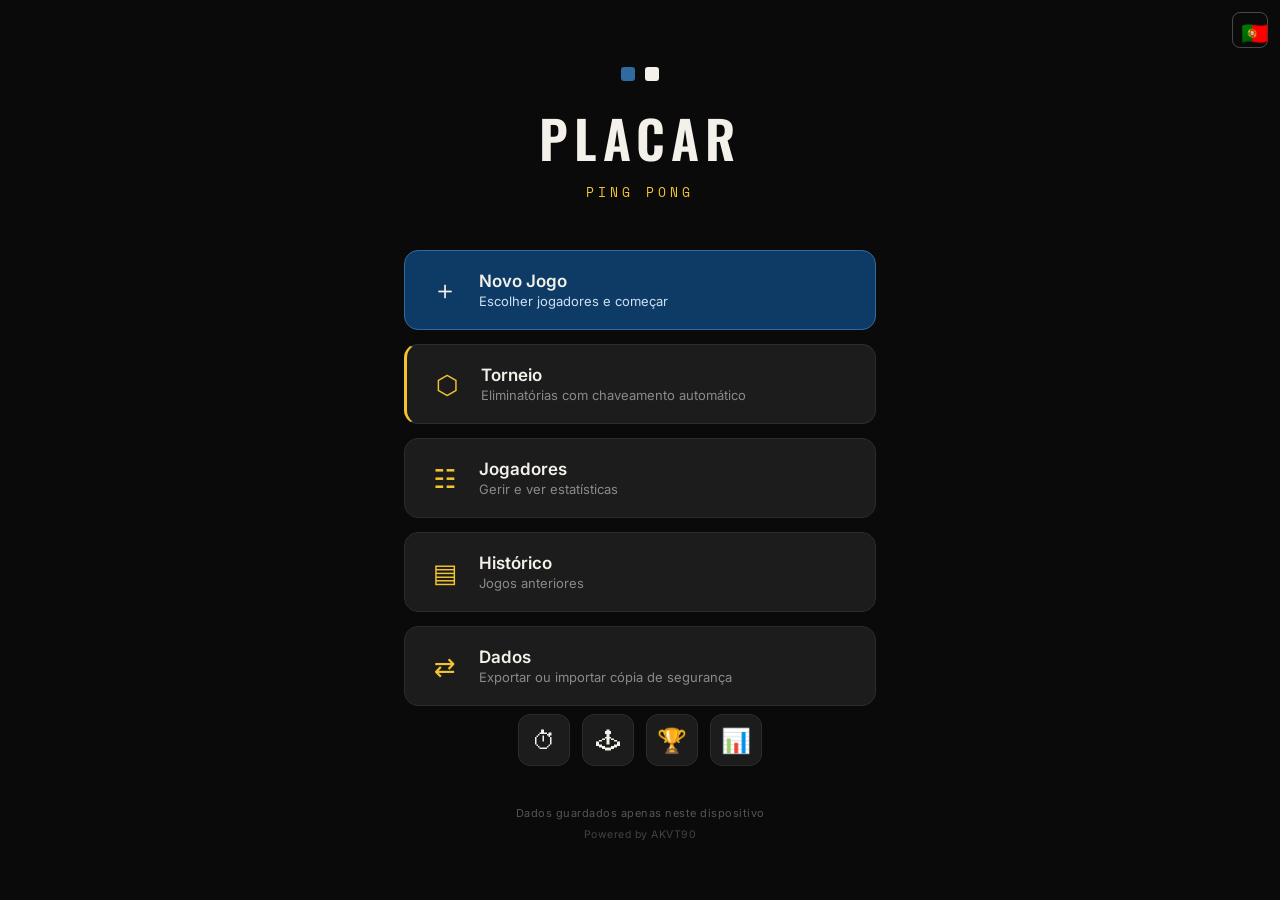
==== commit 16ecb593: "Improve translations and fix tournament rounds" ====
--- a/placar-pingpong (13)/index.html
+++ b/placar-pingpong (13)/index.html
@@ -32,7 +32,7 @@
     </div>
     <div class="menu-lang-dropdown" id="menu-lang-dropdown" hidden>
       <button class="lang-option" data-lang="pt" data-flag="🇵🇹">🇵🇹 Português</button>
-      <button class="lang-option" data-lang="en" data-flag="🏴󠁧󠁢󠁥󠁮󠁧󠁿">🇬🇧 English</button>
+      <button class="lang-option" data-lang="en" data-flag="🇬🇧">🇬🇧 English</button>
       <button class="lang-option" data-lang="es" data-flag="🇪🇸">🇪🇸 Español</button>
       <button class="lang-option" data-lang="fr" data-flag="🇫🇷">🇫🇷 Français</button>
       <button class="lang-option" data-lang="de" data-flag="🇩🇪">🇩🇪 Deutsch</button>
@@ -94,7 +94,7 @@
       <button class="resume-btn" id="btn-resume">Continuar jogo ▸</button>
     </div>
 
-    <p class="menu-footer"><span data-i18n="menu.footer">dados guardados apenas neste tablet</span></p>
+    <p class="menu-footer"><span data-i18n="menu.footer">Dados guardados apenas neste dispositivo</span></p>
     <p class="menu-credit">Powered by AKVT90</p>
   </div>
 </div>
@@ -164,7 +164,7 @@
     <section class="setup-section">
       <p class="setup-label" data-i18n="setup.bluePlayer">Lado Azul</p>
       <button class="setup-player-pick setup-player-pick--blue" id="pick-blue">
-        <span>Escolher jogador</span>
+        <span data-i18n="js.choosePlayer">Escolher jogador</span>
       </button>
     </section>
 
@@ -173,7 +173,7 @@
     <section class="setup-section">
       <p class="setup-label" data-i18n="setup.whitePlayer">Lado Branco</p>
       <button class="setup-player-pick setup-player-pick--white" id="pick-white">
-        <span>Escolher jogador</span>
+        <span data-i18n="js.choosePlayer">Escolher jogador</span>
       </button>
     </section>
 
@@ -198,7 +198,7 @@
 
     <button class="mode-card mode-card--custom active" id="mode-custom" data-mode="custom">
       <span class="mode-card-title" data-i18n="js.modeCustom">Personalizado</span>
-      <span class="mode-card-desc">11 ou 21 pontos · livre, BO3 ou BO5 · serviço alterna a cada 5 pontos somados</span>
+      <span class="mode-card-desc" data-i18n="js.mode.customDesc">11 ou 21 pontos · livre, BO3 ou BO5 · serviço alterna a cada 5 pontos somados</span>
     </button>
 
     <button class="mode-card mode-card--classic" id="mode-classic" data-mode="classic">
@@ -223,8 +223,8 @@
     <section class="setup-section" id="section-points">
       <p class="setup-label" data-i18n="setup.pointsPerSet">Pontos por set</p>
       <div class="setup-options" id="opt-points">
-        <button class="setup-option" data-points="11">11 pontos</button>
-        <button class="setup-option active" data-points="21">21 pontos</button>
+        <button class="setup-option" data-points="11" data-i18n="js.setup.pts11">11 pontos</button>
+        <button class="setup-option active" data-points="21" data-i18n="js.setup.pts21">21 pontos</button>
       </div>
     </section>
 
@@ -264,21 +264,21 @@
   </header>
   <div class="bar-spacer"></div>
   <div class="content">
-    <p class="section-label">Tamanho</p>
+    <p class="section-label" data-i18n="js.tournament.size">Tamanho</p>
     <div class="setup-options" id="opt-tournament-size">
       <button class="setup-option active" data-size="4">4 jogadores</button>
       <button class="setup-option" data-size="8">8 jogadores</button>
       <button class="setup-option" data-size="16">16 jogadores</button>
     </div>
-    <p class="section-label">Modo</p>
+    <p class="section-label" data-i18n="js.tournament.mode">Modo</p>
     <div class="setup-options" id="opt-tournament-mode">
       <button class="setup-option active" data-tmode="custom" data-i18n="js.modeCustom">Personalizado</button>
       <button class="setup-option" data-tmode="classic" data-i18n="js.modeClassic">Clássico</button>
     </div>
     <div id="opt-tournament-points-wrap">
       <div class="setup-options" id="opt-tournament-points">
-        <button class="setup-option" data-tpoints="11">11 pontos</button>
-        <button class="setup-option active" data-tpoints="21">21 pontos</button>
+        <button class="setup-option" data-tpoints="11" data-i18n="js.setup.pts11">11 pontos</button>
+        <button class="setup-option active" data-tpoints="21" data-i18n="js.setup.pts21">21 pontos</button>
       </div>
     </div>
     <div class="setup-options" id="opt-tournament-format">
@@ -348,7 +348,7 @@
       <button class="minigame-card" id="btn-minigame-tap"><div class="minigame-card-icon">⚡</div><strong data-i18n="mg.tap">Toques Rápidos</strong><small data-i18n="mg.tapSub">Clica nos pontos antes que desapareçam</small></button>
       <button class="minigame-card" id="btn-minigame-memory"><div class="minigame-card-icon">🧠</div><strong data-i18n="mg.memory">Memória Visual</strong><small data-i18n="mg.memorySub">Memoriza e repete a sequência</small></button>
     </div>
-    <p class="section-label" style="margin-top:24px">Jogar como</p>
+    <p class="section-label" style="margin-top:24px" data-i18n="js.mg.playAs">Jogar como</p>
     <div id="minigame-player-pick" class="players-grid"></div>
   </div>
 </div>
@@ -446,12 +446,12 @@
 <!-- ============ OVERLAY: CONFIRMAR FIM DE JOGO ============ -->
 <div id="overlay-confirm-end" class="overlay" hidden>
   <div class="overlay-card">
-    <p class="overlay-eyebrow">TERMINAR JOGO</p>
-    <h3 class="overlay-title">Confirmar fim de jogo?</h3>
+    <p class="overlay-eyebrow" data-i18n="js.overlay.endGameTitle">TERMINAR JOGO</p>
+    <h3 class="overlay-title" data-i18n="js.overlay.confirmEnd">Confirmar fim de jogo?</h3>
     <p class="overlay-detail" id="confirm-end-detail">O resultado atual vai ser guardado no histórico.</p>
     <div class="overlay-actions">
       <button class="overlay-btn overlay-btn--ghost" id="btn-cancel-end" data-i18n="js.cancel">Cancelar</button>
-      <button class="overlay-btn overlay-btn--danger" id="btn-confirm-end">Terminar</button>
+      <button class="overlay-btn overlay-btn--danger" id="btn-confirm-end" data-i18n="js.overlay.confirmEndBtn">Terminar</button>
     </div>
   </div>
 </div>
@@ -506,7 +506,7 @@
       <!-- preenchido via JS -->
     </div>
 
-    <p class="section-label">Cópia de segurança</p>
+    <p class="section-label" data-i18n="js.data.backup">Cópia de segurança</p>
     <p class="data-explain">
       Guarda jogadores e histórico num ficheiro que podes manter na nuvem (Drive, email, etc.)
       e usar para recuperar tudo neste tablet ou noutro.
@@ -528,7 +528,7 @@
     </button>
     <input type="file" id="input-import-file" accept="application/json,.json" hidden>
 
-    <p class="section-label">Apagar tudo</p>
+    <p class="section-label" data-i18n="js.data.wipeAll">Apagar tudo</p>
     <button class="data-action data-action--danger" id="btn-wipe">
       <span class="data-action-icon">⨯</span>
       <span class="data-action-text">
--- a/placar-pingpong (13)/style.css
+++ b/placar-pingpong (13)/style.css
@@ -71,8 +71,9 @@
 /* botão de idioma — canto superior direito do ecrã */
 .menu-lang-btn{
   position:fixed; top:12px; right:12px; z-index:50;
-  background:none; border:none; cursor:pointer;
+  background:none; border:1.5px solid rgba(255,255,255,0.25); cursor:pointer;
   width:36px; height:36px;
+  padding:2px 8px;
   font-size:22px; line-height:36px;
   border-radius:8px;
   transition:background .15s;
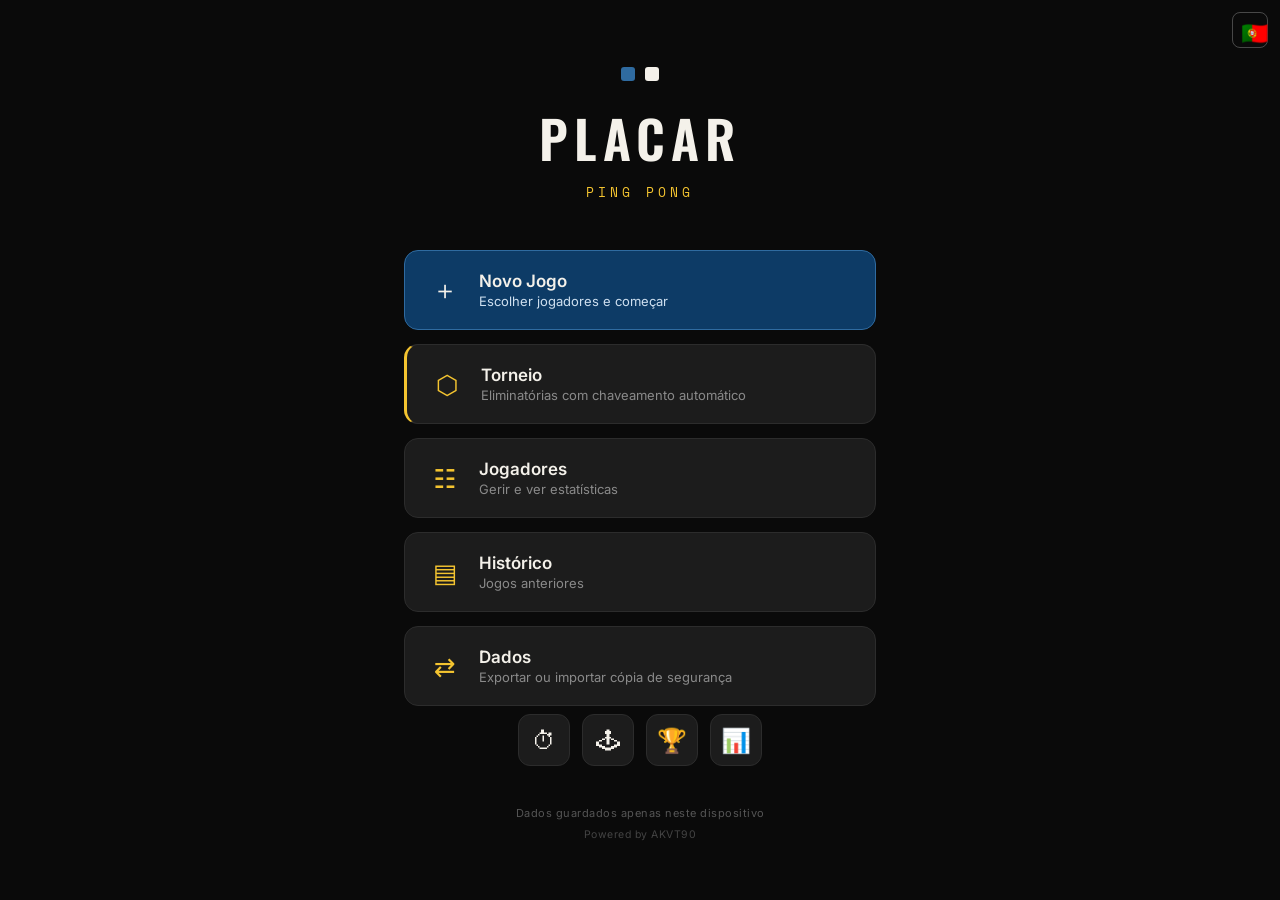
==== commit ad76f7a8: "Add ITTF rules quiz and official rules guide" ====
--- a/placar-pingpong (13)/index.html
+++ b/placar-pingpong (13)/index.html
@@ -347,6 +347,8 @@
     <div class="minigame-cards">
       <button class="minigame-card" id="btn-minigame-tap"><div class="minigame-card-icon">⚡</div><strong data-i18n="mg.tap">Toques Rápidos</strong><small data-i18n="mg.tapSub">Clica nos pontos antes que desapareçam</small></button>
       <button class="minigame-card" id="btn-minigame-memory"><div class="minigame-card-icon">🧠</div><strong data-i18n="mg.memory">Memória Visual</strong><small data-i18n="mg.memorySub">Memoriza e repete a sequência</small></button>
+      <button class="minigame-card" id="btn-minigame-quiz"><div class="minigame-card-icon">📋</div><strong data-i18n="mg.quiz">Quiz de Regras</strong><small data-i18n="mg.quizSub">Testa os teus conhecimentos das regras ITTF</small></button>
+      <button class="minigame-card minigame-card--rules" id="btn-rules-ittf"><div class="minigame-card-icon">📖</div><strong data-i18n="mg.rules">Regras ITTF</strong><small data-i18n="mg.rulesSub">Todas as regras oficiais do ténis de mesa</small></button>
     </div>
     <p class="section-label" style="margin-top:24px" data-i18n="js.mg.playAs">Jogar como</p>
     <div id="minigame-player-pick" class="players-grid"></div>
@@ -608,5 +610,72 @@
   <div class="content" id="records-list"></div>
 </div>
 
+<!-- ============ ECRÃ: QUIZ DE REGRAS ITTF ============ -->
+<div id="screen-mg-quiz" class="screen screen-minigame">
+  <div class="mg-header">
+    <button class="mg-back" id="btn-mg-quiz-back">‹</button>
+    <span class="mg-title" data-i18n="mg.quiz">Quiz de Regras</span>
+    <span class="mg-score-display"><span data-i18n="js.mgQuizScore">Pontos:</span> <span id="mg-quiz-score">0</span></span>
+  </div>
+  <div class="mg-arena mg-arena--quiz" id="mg-quiz-arena">
+    <!-- ecrã de início -->
+    <div class="mg-quiz-start" id="mg-quiz-start">
+      <p class="mg-quiz-intro" data-i18n="js.mgQuizIntro">Escolhe o nível de dificuldade</p>
+      <div class="mg-quiz-difficulties">
+        <button class="mg-quiz-diff-btn" data-diff="easy" id="btn-quiz-easy">
+          <span class="mg-quiz-diff-icon">🟢</span>
+          <span class="mg-quiz-diff-info"><span class="mg-quiz-diff-name" data-i18n="js.mgQuizEasy">Fácil</span><span class="mg-quiz-diff-desc" data-i18n="js.mgQuizEasyDesc">Regras básicas do jogo</span></span>
+        </button>
+        <button class="mg-quiz-diff-btn" data-diff="medium" id="btn-quiz-medium">
+          <span class="mg-quiz-diff-icon">🟡</span>
+          <span class="mg-quiz-diff-info"><span class="mg-quiz-diff-name" data-i18n="js.mgQuizMedium">Médio</span><span class="mg-quiz-diff-desc" data-i18n="js.mgQuizMediumDesc">Regras de serviço e pontuação</span></span>
+        </button>
+        <button class="mg-quiz-diff-btn" data-diff="hard" id="btn-quiz-hard">
+          <span class="mg-quiz-diff-icon">🔴</span>
+          <span class="mg-quiz-diff-info"><span class="mg-quiz-diff-name" data-i18n="js.mgQuizHard">Difícil</span><span class="mg-quiz-diff-desc" data-i18n="js.mgQuizHardDesc">Regulamentação e torneios</span></span>
+        </button>
+      </div>
+      <p class="mg-quiz-rec-row"><span data-i18n="js.mgQuizBestScore">Melhor pontuação:</span> <strong id="mg-quiz-best">—</strong></p>
+    </div>
+    <!-- área da pergunta -->
+    <div class="mg-quiz-question-wrap" id="mg-quiz-question-wrap" hidden>
+      <div class="mg-quiz-progress">
+        <div class="mg-quiz-progress-bar"><div id="mg-quiz-progress-fill"></div></div>
+        <span id="mg-quiz-progress-text">1/10</span>
+      </div>
+      <div class="mg-quiz-q-card">
+        <div class="mg-quiz-diff-badge" id="mg-quiz-diff-badge">🟢 Fácil</div>
+        <p class="mg-quiz-question" id="mg-quiz-question">Pergunta aqui</p>
+      </div>
+      <div class="mg-quiz-answers" id="mg-quiz-answers"></div>
+      <div class="mg-quiz-feedback" id="mg-quiz-feedback" hidden>
+        <p class="mg-quiz-feedback-text" id="mg-quiz-feedback-text"></p>
+        <button class="setup-confirm" id="btn-quiz-next" data-i18n="js.mgQuizNext">Próxima ▸</button>
+      </div>
+    </div>
+    <!-- ecrã de resultado -->
+    <div class="mg-quiz-result" id="mg-quiz-result" hidden>
+      <div class="mg-quiz-result-icon" id="mg-quiz-result-icon">🏆</div>
+      <p class="mg-quiz-result-score"><span data-i18n="js.mgQuizFinalScore">Pontuação final:</span> <strong id="mg-quiz-final-score">0/10</strong></p>
+      <p class="mg-quiz-result-msg" id="mg-quiz-result-msg"></p>
+      <p class="mg-quiz-new-rec" id="mg-quiz-new-rec" hidden data-i18n="js.newRecord">🏆 Novo recorde!</p>
+      <button class="setup-confirm" id="btn-quiz-retry" data-i18n="js.playAgain">Jogar de novo</button>
+    </div>
+  </div>
+</div>
+
+<!-- ============ ECRÃ: REGRAS ITTF ============ -->
+<div id="screen-rules-ittf" class="screen">
+  <header class="bar">
+    <button class="bar-back" data-back="screen-minigames">‹</button>
+    <h2 class="bar-title" data-i18n="mg.rules">Regras ITTF</h2>
+    <span class="bar-action bar-action--ghost"></span>
+  </header>
+  <div class="bar-spacer"></div>
+  <div class="content rules-content" id="rules-content">
+    <!-- preenchido via JS -->
+  </div>
+</div>
+
 </body>
 </html>
--- a/placar-pingpong (13)/style.css
+++ b/placar-pingpong (13)/style.css
@@ -1239,3 +1239,63 @@
 .ach-toast-name{font-family:var(--font-display);font-size:20px;font-weight:700;margin-bottom:4px;}
 .ach-toast-desc{font-size:13px;color:var(--text-mid);}
 .ach-toast-player{font-size:12px;color:var(--text-dim);margin-top:4px;}
+
+/* ═══ QUIZ DE REGRAS ═══ */
+.mg-arena--quiz{display:flex;flex-direction:column;padding:0;overflow-y:auto;}
+.mg-quiz-start{display:flex;flex-direction:column;align-items:center;padding:32px 20px;gap:20px;}
+.mg-quiz-intro{font-size:15px;color:var(--text-mid);text-align:center;margin:0;}
+.mg-quiz-difficulties{display:flex;flex-direction:column;gap:12px;width:100%;max-width:360px;}
+.mg-quiz-diff-btn{display:flex;align-items:center;gap:14px;padding:16px 20px;background:var(--panel);border:2px solid var(--panel-line);border-radius:14px;width:100%;text-align:left;cursor:pointer;transition:border-color 0.15s,background 0.15s;}
+.mg-quiz-diff-btn:hover,.mg-quiz-diff-btn:focus-visible{border-color:var(--yellow);background:#22210f;}
+.mg-quiz-diff-icon{font-size:26px;width:32px;text-align:center;flex-shrink:0;}
+.mg-quiz-diff-info{display:flex;flex-direction:column;gap:2px;}
+.mg-quiz-diff-name{font-size:15px;font-weight:700;font-family:var(--font-display);}
+.mg-quiz-diff-desc{font-size:12px;color:var(--text-dim);}
+.mg-quiz-rec-row{font-size:13px;color:var(--text-dim);margin:0;}
+.mg-quiz-rec-row strong{color:var(--yellow);}
+
+/* question area */
+.mg-quiz-question-wrap{display:flex;flex-direction:column;gap:14px;padding:16px;}
+.mg-quiz-progress{display:flex;align-items:center;gap:10px;}
+.mg-quiz-progress-bar{flex:1;height:7px;background:var(--panel);border-radius:4px;overflow:hidden;}
+#mg-quiz-progress-fill{height:100%;background:var(--yellow);border-radius:4px;transition:width 0.35s;}
+#mg-quiz-progress-text{font-family:var(--font-score);font-size:12px;color:var(--text-dim);white-space:nowrap;}
+.mg-quiz-q-card{background:var(--panel);border:1px solid var(--panel-line);border-radius:14px;padding:16px 18px;}
+.mg-quiz-diff-badge{display:inline-block;font-size:12px;font-weight:600;margin-bottom:10px;opacity:0.85;}
+.mg-quiz-question{font-size:15px;font-weight:600;line-height:1.55;margin:0;}
+.mg-quiz-answers{display:flex;flex-direction:column;gap:9px;}
+.mg-quiz-answer-btn{width:100%;padding:13px 16px;background:var(--panel);border:2px solid var(--panel-line);border-radius:12px;text-align:left;font-size:14px;cursor:pointer;transition:border-color 0.12s,background 0.12s;}
+.mg-quiz-answer-btn:not(.is-disabled):hover{border-color:var(--yellow);background:#22210f;}
+.mg-quiz-answer-btn.is-correct{border-color:#2f8f4e;background:#0d2918;color:#6ef09a;}
+.mg-quiz-answer-btn.is-wrong{border-color:var(--danger);background:#2a0c0c;}
+.mg-quiz-answer-btn.is-disabled{cursor:default;opacity:0.7;}
+.mg-quiz-feedback{background:var(--panel);border:1px solid var(--panel-line);border-radius:12px;padding:14px 16px;display:flex;flex-direction:column;gap:12px;}
+.mg-quiz-feedback-text{font-size:13px;line-height:1.6;margin:0;}
+.quiz-fb-correct{color:#6ef09a;}
+.quiz-fb-wrong{color:#f07070;}
+
+/* result */
+.mg-quiz-result{display:flex;flex-direction:column;align-items:center;padding:36px 24px;gap:14px;text-align:center;}
+.mg-quiz-result-icon{font-size:64px;}
+.mg-quiz-result-score{font-size:16px;margin:0;}
+.mg-quiz-result-score strong{font-family:var(--font-score);font-size:28px;color:var(--yellow);}
+.mg-quiz-result-msg{font-size:14px;color:var(--text-mid);margin:0;max-width:280px;}
+.mg-quiz-new-rec{font-size:14px;color:var(--yellow);font-weight:700;margin:0;}
+
+/* score display in header */
+.mg-score-display{font-family:var(--font-score);font-size:13px;color:var(--text-mid);}
+.mg-score-display span:last-child{color:var(--yellow);font-size:15px;font-weight:700;}
+
+/* ═══ REGRAS ITTF ═══ */
+.rules-content{padding:12px 16px 32px;}
+.rules-section{margin-bottom:10px;border-radius:14px;overflow:hidden;border:1px solid var(--panel-line);}
+.rules-section-header{width:100%;display:flex;align-items:center;gap:12px;padding:15px 16px;background:var(--panel);border:none;cursor:pointer;text-align:left;transition:background 0.15s;}
+.rules-section-header:hover,.rules-section-header.is-open{background:#22210f;}
+.rules-section-icon{font-size:20px;width:24px;text-align:center;flex-shrink:0;}
+.rules-section-title{flex:1;font-size:14px;font-weight:700;font-family:var(--font-display);}
+.rules-section-chevron{font-size:20px;color:var(--text-dim);transition:transform 0.2s;line-height:1;}
+.rules-section-header.is-open .rules-section-chevron{transform:rotate(90deg);}
+.rules-section-body{background:var(--bg);border-top:1px solid var(--panel-line);}
+.rules-list{list-style:none;padding:12px 16px;margin:0;display:flex;flex-direction:column;gap:10px;}
+.rules-list li{font-size:13.5px;line-height:1.6;color:var(--text-mid);padding-left:20px;position:relative;}
+.rules-list li::before{content:"→";position:absolute;left:0;color:var(--yellow);font-size:12px;top:2px;}
